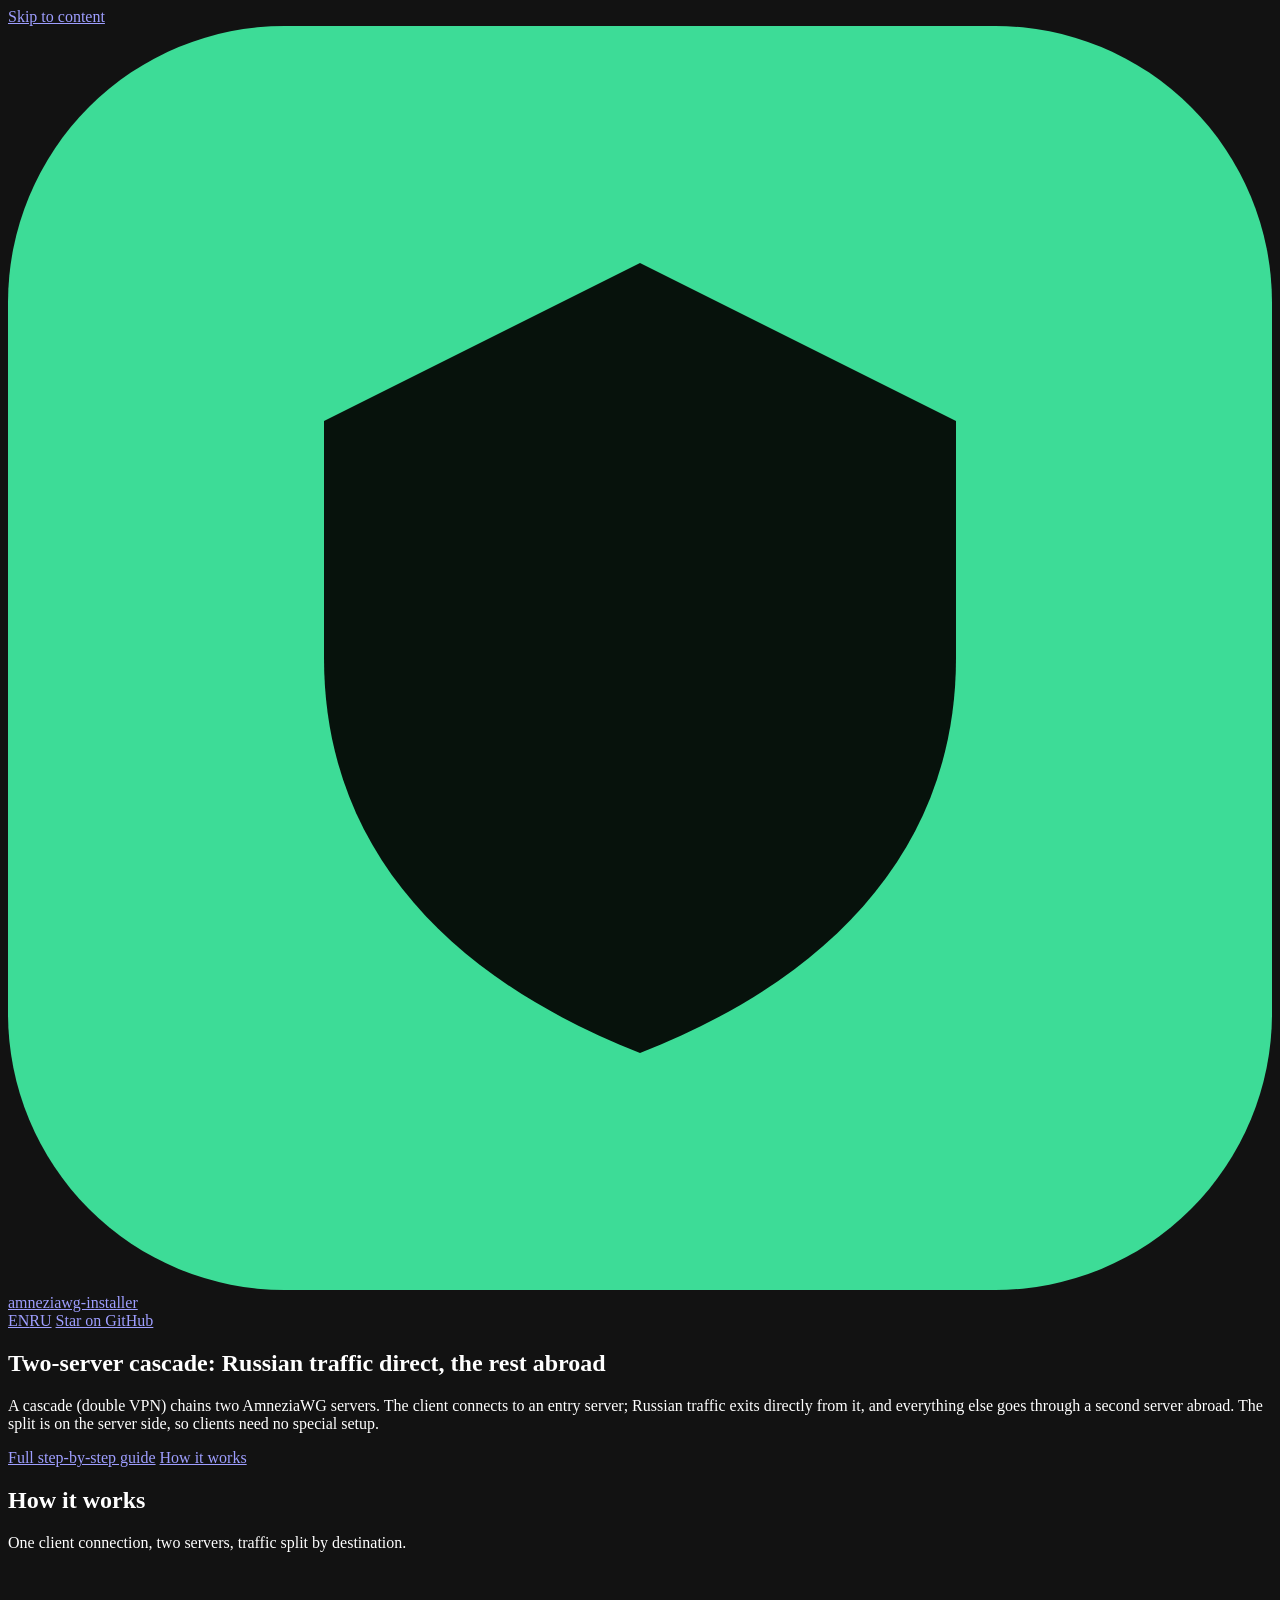
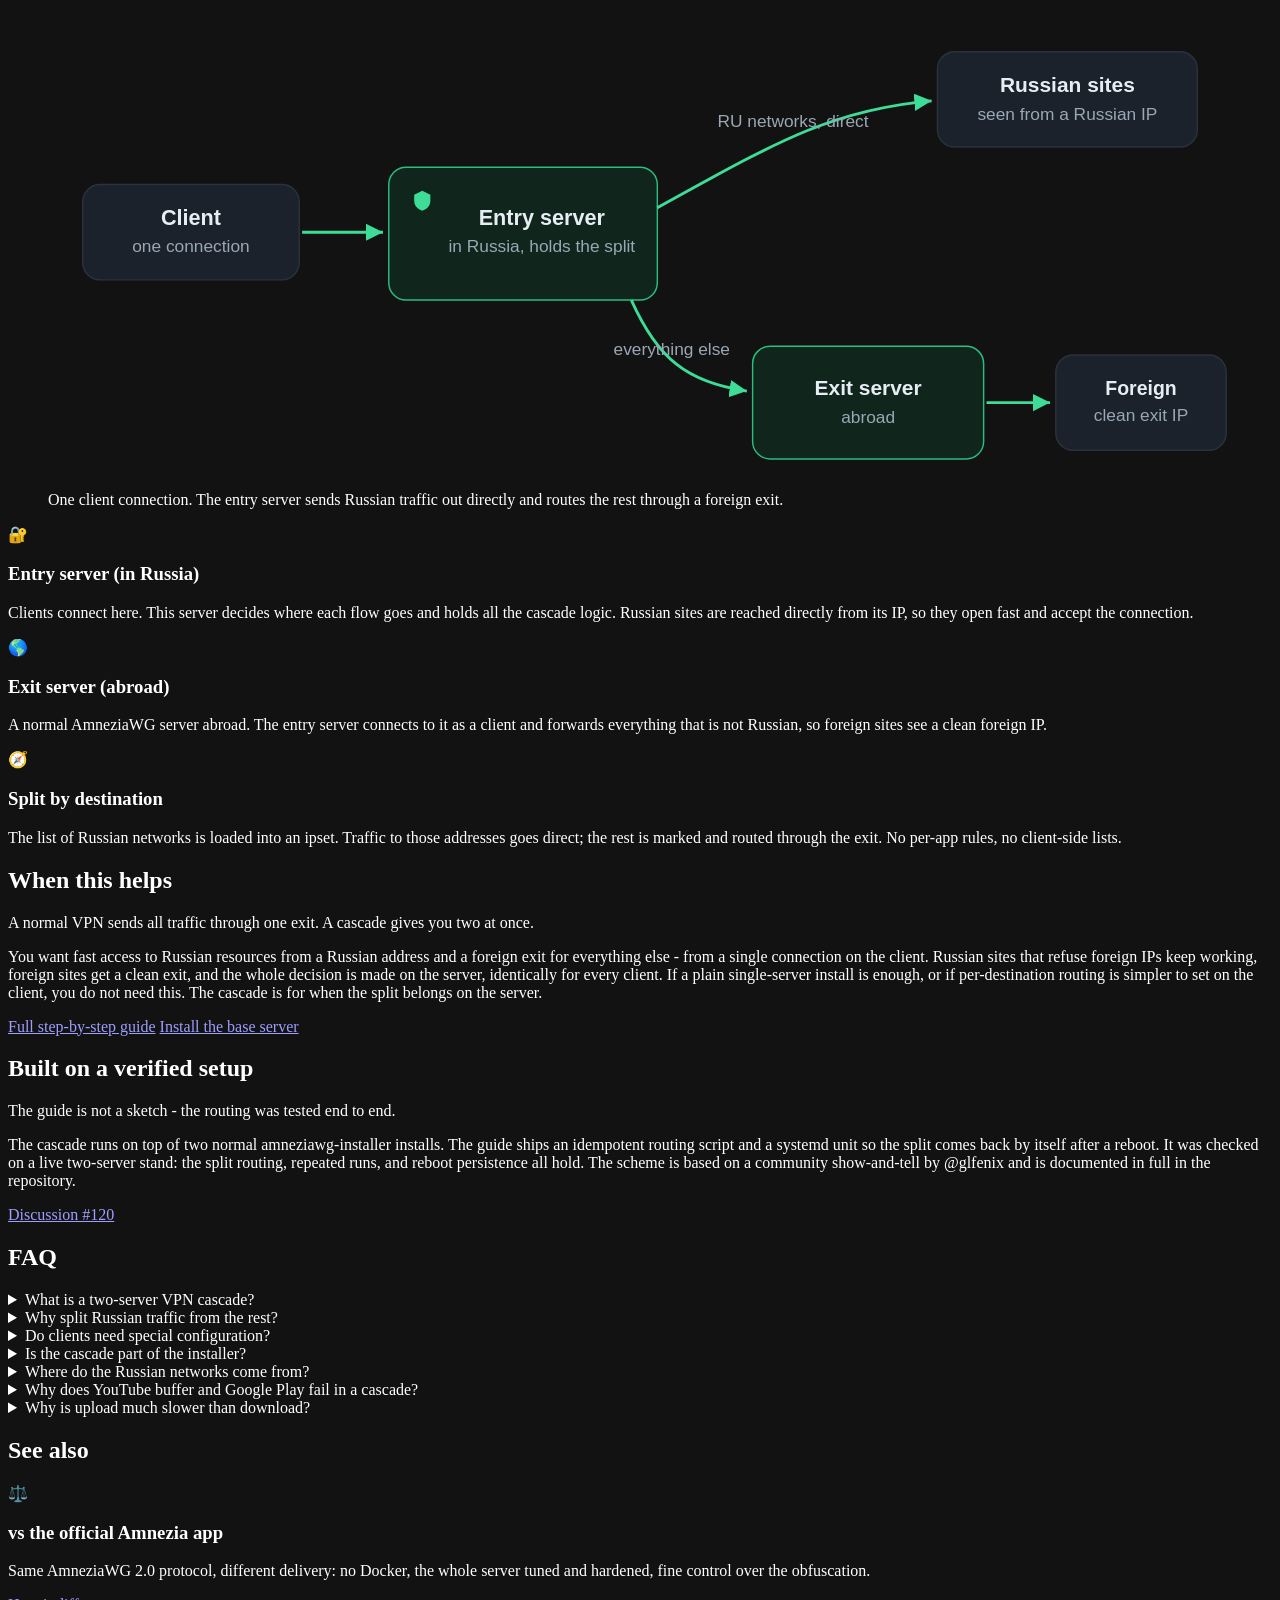
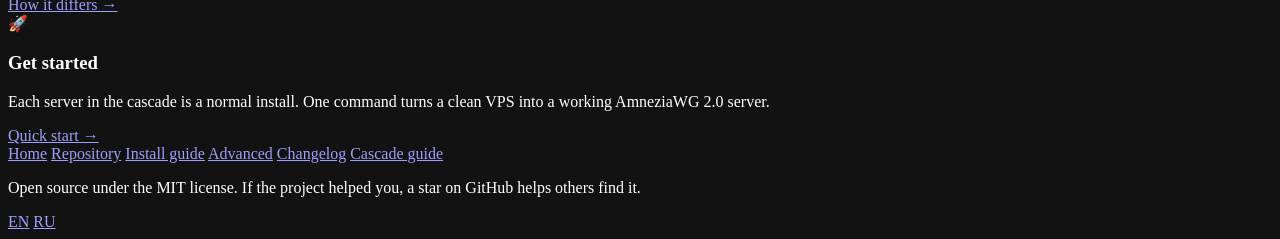
==== cascade/index.html @ 28cf65f5 "site: mirror troubleshooting FAQ, sync FAQPage data, GEO polish - Add "AmneziaWG won't connect / han" ====
<!DOCTYPE html>
<html lang="en">
<head>
<meta charset="utf-8">
<meta name="viewport" content="width=device-width, initial-scale=1">
<title>Two-server cascade VPN: Russian traffic direct, the rest abroad</title>
<meta name="description" content="A two-server cascade (double VPN) on AmneziaWG: Russian traffic exits directly from a Russian IP, everything else goes through a foreign exit server. Split on the server.">
<link rel="canonical" href="https://bivlked.github.io/amneziawg-installer/cascade/">
<link rel="alternate" hreflang="en" href="https://bivlked.github.io/amneziawg-installer/cascade/">
<link rel="alternate" hreflang="ru" href="https://bivlked.github.io/amneziawg-installer/ru/cascade/">
<link rel="alternate" hreflang="x-default" href="https://bivlked.github.io/amneziawg-installer/cascade/">
<meta property="og:type" content="article">
<meta property="og:title" content="Two-server cascade VPN: Russian traffic direct, the rest abroad">
<meta property="og:description" content="A double-VPN cascade on AmneziaWG with server-side split routing: Russian traffic direct, everything else through a foreign exit.">
<meta property="og:url" content="https://bivlked.github.io/amneziawg-installer/cascade/">
<meta property="og:site_name" content="amneziawg-installer">
<meta property="og:image" content="https://bivlked.github.io/amneziawg-installer/assets/og-cascade.png">
<meta property="og:image:width" content="1200">
<meta property="og:image:height" content="630">
<meta property="og:image:alt" content="Two-server AmneziaWG cascade: Russian traffic direct, the rest abroad">
<meta property="og:locale" content="en_US">
<meta property="og:locale:alternate" content="ru_RU">
<meta name="twitter:card" content="summary_large_image">
<meta name="twitter:image" content="https://bivlked.github.io/amneziawg-installer/assets/og-cascade.png">
<meta name="twitter:title" content="Two-server cascade VPN: Russian traffic direct, the rest abroad">
<meta name="twitter:description" content="A double-VPN cascade on AmneziaWG with server-side split routing.">
<meta name="theme-color" content="#0e1116">
<meta name="color-scheme" content="dark">
<link rel="icon" href="../assets/favicon.svg" type="image/svg+xml">
<link rel="apple-touch-icon" href="../assets/apple-touch-icon.png">
<link rel="stylesheet" href="../assets/style.css">
<script type="application/ld+json">
{
  "@context": "https://schema.org",
  "@type": "FAQPage",
  "mainEntity": [
    { "@type": "Question", "name": "What is a two-server VPN cascade?", "acceptedAnswer": { "@type": "Answer", "text": "It is two servers chained together (sometimes called a double VPN). The client connects to an entry server, and that server forwards part of the traffic through a second exit server. Here the split is by destination: Russian networks go out directly from the entry server, everything else goes through the foreign exit." } },
    { "@type": "Question", "name": "Why split Russian traffic from the rest?", "acceptedAnswer": { "@type": "Answer", "text": "So Russian sites open from a Russian IP without a detour abroad and without being blocked for foreign addresses, while foreign sites use a clean foreign exit. You get both from a single connection on the client." } },
    { "@type": "Question", "name": "Do clients need special configuration?", "acceptedAnswer": { "@type": "Answer", "text": "No. The split lives entirely on the entry server. Clients are added as usual and need no special setup - they just connect to the entry server." } },
    { "@type": "Question", "name": "Is the cascade part of the installer?", "acceptedAnswer": { "@type": "Answer", "text": "No. A multi-server cascade is a separate manual setup on top of two normal amneziawg-installer installs. There is a step-by-step guide with a verified routing script and a systemd unit for boot persistence." } },
    { "@type": "Question", "name": "Where do the Russian networks come from?", "acceptedAnswer": { "@type": "Answer", "text": "From the aggregated Russian IP zone (ipdeny), loaded into an ipset. Traffic to those networks is routed direct; everything else is marked and sent through the foreign exit. The list is refreshed on a schedule." } },
    { "@type": "Question", "name": "Why does YouTube buffer and Google Play fail in a cascade?", "acceptedAnswer": { "@type": "Answer", "text": "Some of Google's and YouTube's nodes (their caches and CDN) are hosted on Russian IPs and land in the Russian-networks list, so connections to them go directly via the entry server and Google sees a Russian address. Changing DNS does not reliably help, since Google's networks are largely shared. To make Google and YouTube always use the foreign exit, their networks (not just AS15169 - GGC cache nodes often live in ISP networks) must be marked before the RETURN rule or excluded from the Russian-networks list." } },
    { "@type": "Question", "name": "Why is upload much slower than download?", "acceptedAnswer": { "@type": "Answer", "text": "If download is fine but upload drops to almost nothing, it is usually not MTU (that clips segments both ways, so download would suffer too) and not the CPU (that would slow both directions at once). A healthy download proves the entry server feeds the client at full speed; the bottleneck is the leg from the entry server to the exit server, the one upload travels out on. Likely causes: egress shaping at the entry host, poor peering to the exit network, or an inbound limit on the exit itself. Measure that leg directly: on the exit server run iperf3 -s, and from the entry server run iperf3 -c EXIT-IP for upload and iperf3 -c EXIT-IP -R for download. A low first number with a normal second confirms the squeeze is between the servers, not the servers themselves." } }
  ]
}
</script>
<script type="application/ld+json">
{
  "@context": "https://schema.org",
  "@type": "BreadcrumbList",
  "itemListElement": [
    { "@type": "ListItem", "position": 1, "name": "amneziawg-installer", "item": "https://bivlked.github.io/amneziawg-installer/" },
    { "@type": "ListItem", "position": 2, "name": "Two-server cascade with split routing", "item": "https://bivlked.github.io/amneziawg-installer/cascade/" }
  ]
}
</script>
<script type="application/ld+json">
{
  "@context": "https://schema.org",
  "@type": "TechArticle",
  "headline": "Two-server cascade VPN: Russian traffic direct, the rest abroad",
  "description": "A two-server cascade (double VPN) on AmneziaWG with server-side split routing: Russian traffic exits directly from a Russian IP, everything else goes through a foreign exit server.",
  "inLanguage": "en",
  "image": "https://bivlked.github.io/amneziawg-installer/assets/og-cascade.png",
  "datePublished": "2026-06-15",
  "dateModified": "2026-06-30",
  "author": { "@type": "Person", "name": "bivlked" },
  "publisher": { "@type": "Organization", "name": "amneziawg-installer", "logo": { "@type": "ImageObject", "url": "https://bivlked.github.io/amneziawg-installer/assets/apple-touch-icon.png" } },
  "mainEntityOfPage": "https://bivlked.github.io/amneziawg-installer/cascade/",
  "isPartOf": "https://bivlked.github.io/amneziawg-installer/"
}
</script>
</head>
<body>
<a class="skip-link" href="#main">Skip to content</a>

<header class="site-header">
  <div class="wrap">
    <a class="brand" href="/amneziawg-installer/">
      <svg class="logo" viewBox="0 0 32 32" aria-hidden="true"><rect width="32" height="32" rx="7" fill="#3ddc97"/><path d="M16 6l8 4v6c0 5-3.4 8.2-8 10-4.6-1.8-8-5-8-10v-6l8-4z" fill="#07120c"/></svg>
      amneziawg-installer
    </a>
    <nav class="nav-right" aria-label="Site navigation">
      <span class="lang-switch"><a class="active" aria-current="page" aria-label="English" href="/amneziawg-installer/cascade/">EN</a><a aria-label="Русский" href="/amneziawg-installer/ru/cascade/">RU</a></span>
      <a class="btn btn-sm" href="https://github.com/bivlked/amneziawg-installer">Star on GitHub</a>
    </nav>
  </div>
</header>

<main id="main">

<section class="hero">
  <div class="wrap">
    <h1>Two-server cascade: Russian traffic direct, the rest abroad</h1>
    <p class="lede">A cascade (double VPN) chains two AmneziaWG servers. The client connects to an entry server; Russian traffic exits directly from it, and everything else goes through a second server abroad. The split is on the server side, so clients need no special setup.</p>
    <div class="cta-row">
      <a class="btn btn-primary" href="https://github.com/bivlked/amneziawg-installer/blob/main/CASCADE.en.md">Full step-by-step guide</a>
      <a class="btn" href="#how">How it works</a>
    </div>
  </div>
</section>

<section id="how">
  <div class="wrap">
    <h2>How it works</h2>
    <p class="sub">One client connection, two servers, traffic split by destination.</p>
    <figure class="diagram">
      <svg viewBox="0 0 820 360" xmlns="http://www.w3.org/2000/svg" role="img" aria-label="Traffic flow diagram: the client makes one connection to the entry server in Russia; Russian networks are sent out directly and seen from a Russian IP, while everything else is routed through a foreign exit server and seen from a foreign IP." font-family="-apple-system, BlinkMacSystemFont, 'Segoe UI', Roboto, sans-serif">
        <defs><marker id="cad" markerWidth="9" markerHeight="9" refX="6" refY="3" orient="auto"><path d="M0 0l6 3-6 3z" fill="#3ddc97"/></marker></defs>
        <rect x="24" y="150" width="150" height="66" rx="12" fill="#1b222c" stroke="#2a323d"/>
        <text x="99" y="178" text-anchor="middle" font-size="15" font-weight="600" fill="#e6edf3">Client</text>
        <text x="99" y="197" text-anchor="middle" font-size="12" fill="#9aa7b4">one connection</text>
        <line x1="176" y1="183" x2="232" y2="183" stroke="#3ddc97" stroke-width="2" marker-end="url(#cad)"/>
        <rect x="236" y="138" width="186" height="92" rx="12" fill="#10261c" stroke="#2bbd80"/>
        <g transform="translate(248 150) scale(0.7)"><path d="M16 6l8 4v6c0 5-3.4 8.2-8 10-4.6-1.8-8-5-8-10v-6l8-4z" fill="#3ddc97"/></g>
        <text x="342" y="178" text-anchor="middle" font-size="15" font-weight="600" fill="#e6edf3">Entry server</text>
        <text x="342" y="197" text-anchor="middle" font-size="12" fill="#9aa7b4">in Russia, holds the split</text>
        <path d="M422 166 C 502 122, 542 98, 612 92" fill="none" stroke="#3ddc97" stroke-width="2" marker-end="url(#cad)"/>
        <text x="516" y="110" text-anchor="middle" font-size="12" fill="#9aa7b4">RU networks, direct</text>
        <rect x="616" y="58" width="180" height="66" rx="12" fill="#1b222c" stroke="#2a323d"/>
        <text x="706" y="86" text-anchor="middle" font-size="14.5" font-weight="600" fill="#e6edf3">Russian sites</text>
        <text x="706" y="105" text-anchor="middle" font-size="12" fill="#9aa7b4">seen from a Russian IP</text>
        <path d="M404 230 C 422 270, 442 287, 484 293" fill="none" stroke="#3ddc97" stroke-width="2" marker-end="url(#cad)"/>
        <text x="432" y="268" text-anchor="middle" font-size="12" fill="#9aa7b4">everything else</text>
        <rect x="488" y="262" width="160" height="78" rx="12" fill="#10261c" stroke="#2bbd80"/>
        <text x="568" y="296" text-anchor="middle" font-size="14.5" font-weight="600" fill="#e6edf3">Exit server</text>
        <text x="568" y="315" text-anchor="middle" font-size="12" fill="#9aa7b4">abroad</text>
        <line x1="650" y1="301" x2="694" y2="301" stroke="#3ddc97" stroke-width="2" marker-end="url(#cad)"/>
        <rect x="698" y="268" width="118" height="66" rx="12" fill="#1b222c" stroke="#2a323d"/>
        <text x="757" y="296" text-anchor="middle" font-size="13.5" font-weight="600" fill="#e6edf3">Foreign</text>
        <text x="757" y="314" text-anchor="middle" font-size="12" fill="#9aa7b4">clean exit IP</text>
      </svg>
      <figcaption>One client connection. The entry server sends Russian traffic out directly and routes the rest through a foreign exit.</figcaption>
    </figure>
    <div class="grid">
      <div class="card">
        <div class="ico" aria-hidden="true">&#128272;</div>
        <h3>Entry server (in Russia)</h3>
        <p>Clients connect here. This server decides where each flow goes and holds all the cascade logic. Russian sites are reached directly from its IP, so they open fast and accept the connection.</p>
      </div>
      <div class="card">
        <div class="ico" aria-hidden="true">&#127758;</div>
        <h3>Exit server (abroad)</h3>
        <p>A normal AmneziaWG server abroad. The entry server connects to it as a client and forwards everything that is not Russian, so foreign sites see a clean foreign IP.</p>
      </div>
      <div class="card">
        <div class="ico" aria-hidden="true">&#129517;</div>
        <h3>Split by destination</h3>
        <p>The list of Russian networks is loaded into an ipset. Traffic to those addresses goes direct; the rest is marked and routed through the exit. No per-app rules, no client-side lists.</p>
      </div>
    </div>
  </div>
</section>

<section id="why">
  <div class="wrap">
    <h2>When this helps</h2>
    <p class="sub">A normal VPN sends all traffic through one exit. A cascade gives you two at once.</p>
    <p>You want fast access to Russian resources from a Russian address and a foreign exit for everything else - from a single connection on the client. Russian sites that refuse foreign IPs keep working, foreign sites get a clean exit, and the whole decision is made on the server, identically for every client. If a plain single-server install is enough, or if per-destination routing is simpler to set on the client, you do not need this. The cascade is for when the split belongs on the server.</p>
    <div class="cta-row">
      <a class="btn btn-primary" href="https://github.com/bivlked/amneziawg-installer/blob/main/CASCADE.en.md">Full step-by-step guide</a>
      <a class="btn" href="/amneziawg-installer/#quick-start">Install the base server</a>
    </div>
  </div>
</section>

<section id="trust">
  <div class="wrap">
    <h2>Built on a verified setup</h2>
    <p class="sub">The guide is not a sketch - the routing was tested end to end.</p>
    <p>The cascade runs on top of two normal amneziawg-installer installs. The guide ships an idempotent routing script and a systemd unit so the split comes back by itself after a reboot. It was checked on a live two-server stand: the split routing, repeated runs, and reboot persistence all hold. The scheme is based on a community show-and-tell by @glfenix and is documented in full in the repository.</p>
    <div class="cta-row">
      <a class="btn" href="https://github.com/bivlked/amneziawg-installer/discussions/120">Discussion #120</a>
    </div>
  </div>
</section>

<section id="faq">
  <div class="wrap">
    <h2>FAQ</h2>
    <div class="faq">
      <details><summary>What is a two-server VPN cascade?</summary><div class="answer">It is two servers chained together (sometimes called a double VPN). The client connects to an entry server, and that server forwards part of the traffic through a second exit server. Here the split is by destination: Russian networks go out directly from the entry server, everything else goes through the foreign exit.</div></details>
      <details><summary>Why split Russian traffic from the rest?</summary><div class="answer">So Russian sites open from a Russian IP without a detour abroad and without being blocked for foreign addresses, while foreign sites use a clean foreign exit. You get both from a single connection on the client.</div></details>
      <details><summary>Do clients need special configuration?</summary><div class="answer">No. The split lives entirely on the entry server. Clients are added as usual and need no special setup - they just connect to the entry server.</div></details>
      <details><summary>Is the cascade part of the installer?</summary><div class="answer">No. A multi-server cascade is a separate manual setup on top of two normal amneziawg-installer installs. There is a step-by-step guide with a verified routing script and a systemd unit for boot persistence.</div></details>
      <details><summary>Where do the Russian networks come from?</summary><div class="answer">From the aggregated Russian IP zone (ipdeny), loaded into an ipset. Traffic to those networks is routed direct; everything else is marked and sent through the foreign exit. The list is refreshed on a schedule.</div></details>
      <details><summary>Why does YouTube buffer and Google Play fail in a cascade?</summary><div class="answer">Some of Google's and YouTube's nodes (their caches and CDN) are hosted on Russian IPs and land in the Russian-networks list, so connections to them go directly via the entry server and Google sees a Russian address. Changing DNS does not reliably help, since Google's networks are largely shared. To make Google and YouTube always use the foreign exit, their networks (not just AS15169 - GGC cache nodes often live in ISP networks) must be marked before the RETURN rule or excluded from the Russian-networks list.</div></details>
      <details><summary>Why is upload much slower than download?</summary><div class="answer">If download is fine but upload drops to almost nothing, it is usually not MTU (that clips segments both ways, so download would suffer too) and not the CPU (that would slow both directions at once). A healthy download proves the entry server feeds the client at full speed; the bottleneck is the leg from the entry server to the exit server, the one upload travels out on. Likely causes: egress shaping at the entry host, poor peering to the exit network, or an inbound limit on the exit itself. Measure that leg directly: on the exit server run <code>iperf3 -s</code>, and from the entry server run <code>iperf3 -c EXIT-IP</code> for upload and <code>iperf3 -c EXIT-IP -R</code> for download. A low first number with a normal second confirms the squeeze is between the servers, not the servers themselves.</div></details>
    </div>
  </div>
</section>

<section id="related" class="related">
  <div class="wrap">
    <h2>See also</h2>
    <div class="grid">
      <div class="card">
        <div class="ico" aria-hidden="true">&#9878;&#65039;</div>
        <h3>vs the official Amnezia app</h3>
        <p>Same AmneziaWG 2.0 protocol, different delivery: no Docker, the whole server tuned and hardened, fine control over the obfuscation.</p>
        <a class="go" href="/amneziawg-installer/compare/">How it differs &#8594;</a>
      </div>
      <div class="card">
        <div class="ico" aria-hidden="true">&#128640;</div>
        <h3>Get started</h3>
        <p>Each server in the cascade is a normal install. One command turns a clean VPS into a working AmneziaWG 2.0 server.</p>
        <a class="go" href="/amneziawg-installer/#quick-start">Quick start &#8594;</a>
      </div>
    </div>
  </div>
</section>

</main>

<footer class="site-footer">
  <div class="wrap">
    <div class="cols">
      <div>
        <div class="foot-links">
          <a href="/amneziawg-installer/">Home</a>
          <a href="https://github.com/bivlked/amneziawg-installer">Repository</a>
          <a href="https://github.com/bivlked/amneziawg-installer/blob/main/INSTALL_VPS.md">Install guide</a>
          <a href="https://github.com/bivlked/amneziawg-installer/blob/main/ADVANCED.en.md">Advanced</a>
          <a href="https://github.com/bivlked/amneziawg-installer/blob/main/CHANGELOG.en.md">Changelog</a>
          <a href="https://github.com/bivlked/amneziawg-installer/blob/main/CASCADE.en.md">Cascade guide</a>
        </div>
        <p class="note">Open source under the MIT license. If the project helped you, a star on GitHub helps others find it.</p>
      </div>
      <div class="lang-switch"><a class="active" aria-current="page" aria-label="English" href="/amneziawg-installer/cascade/">EN</a> <a aria-label="Русский" href="/amneziawg-installer/ru/cascade/">RU</a></div>
    </div>
  </div>
</footer>

</body>
</html>
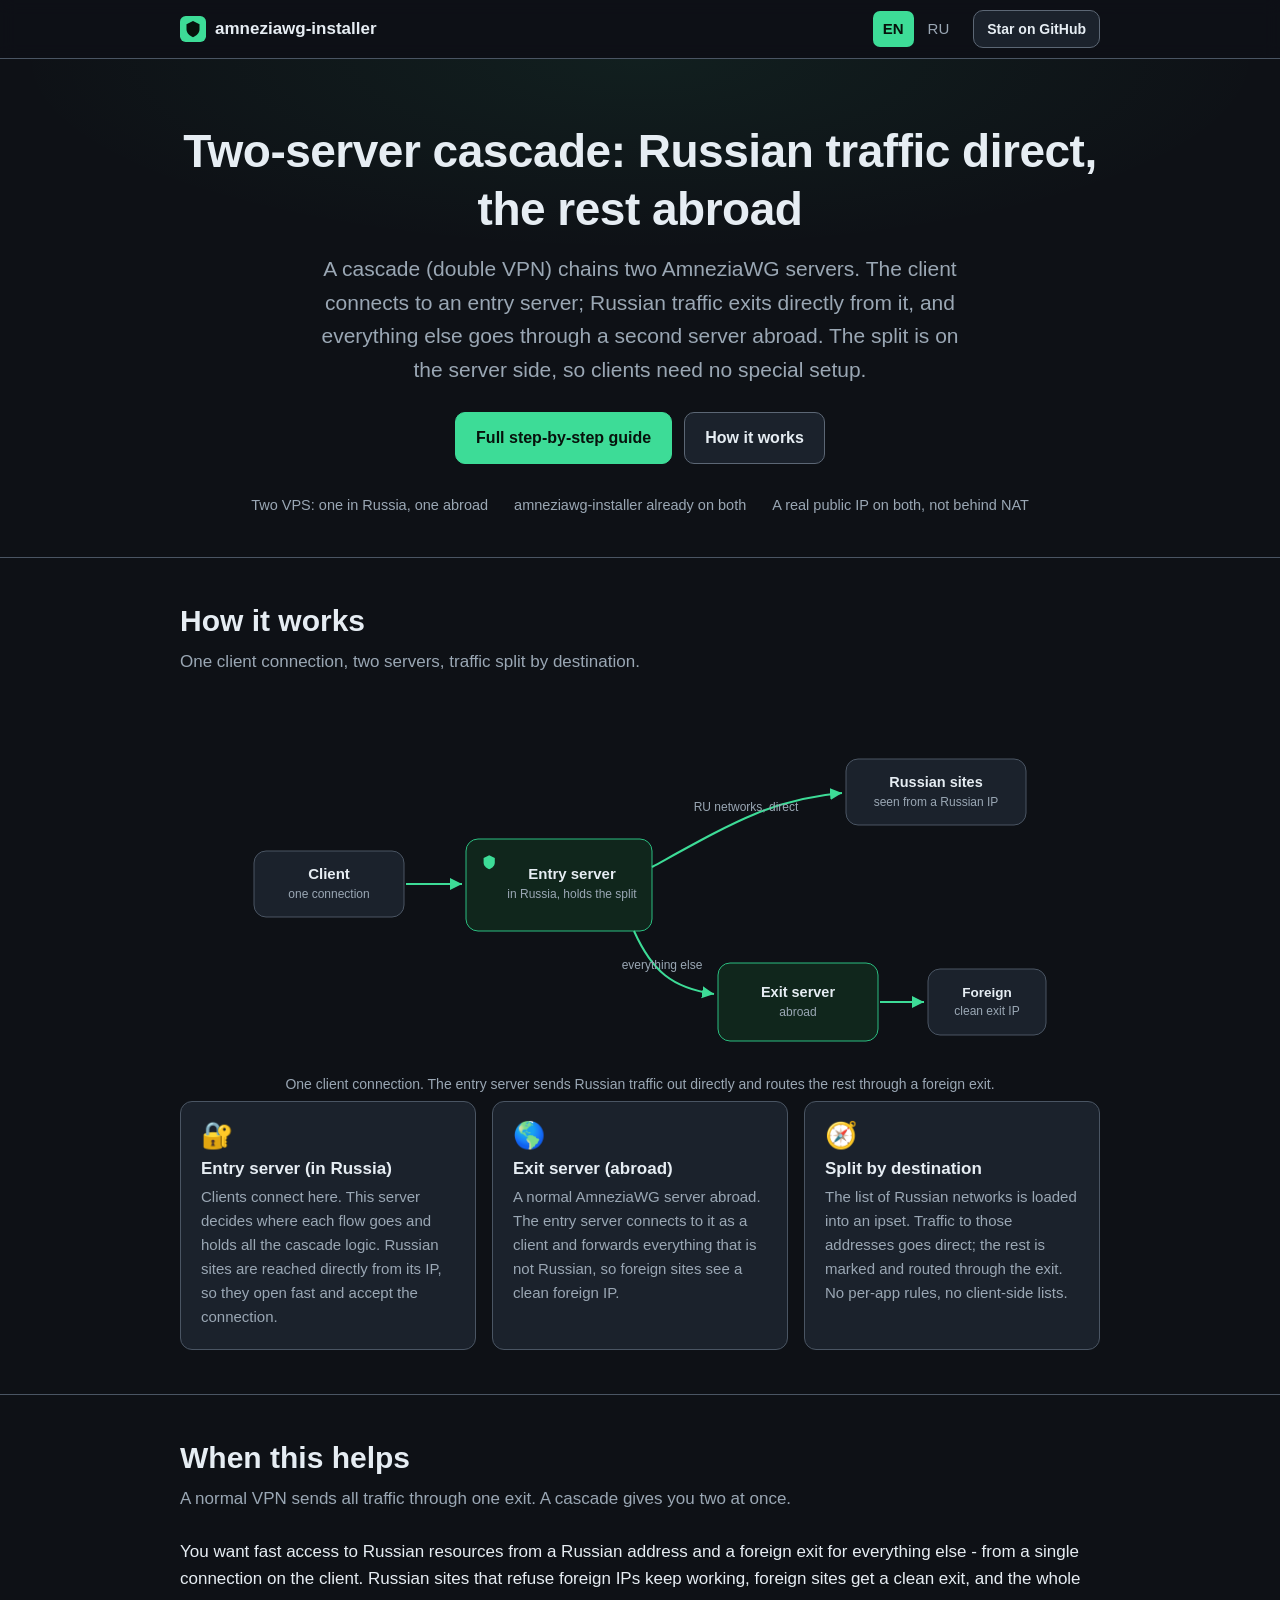
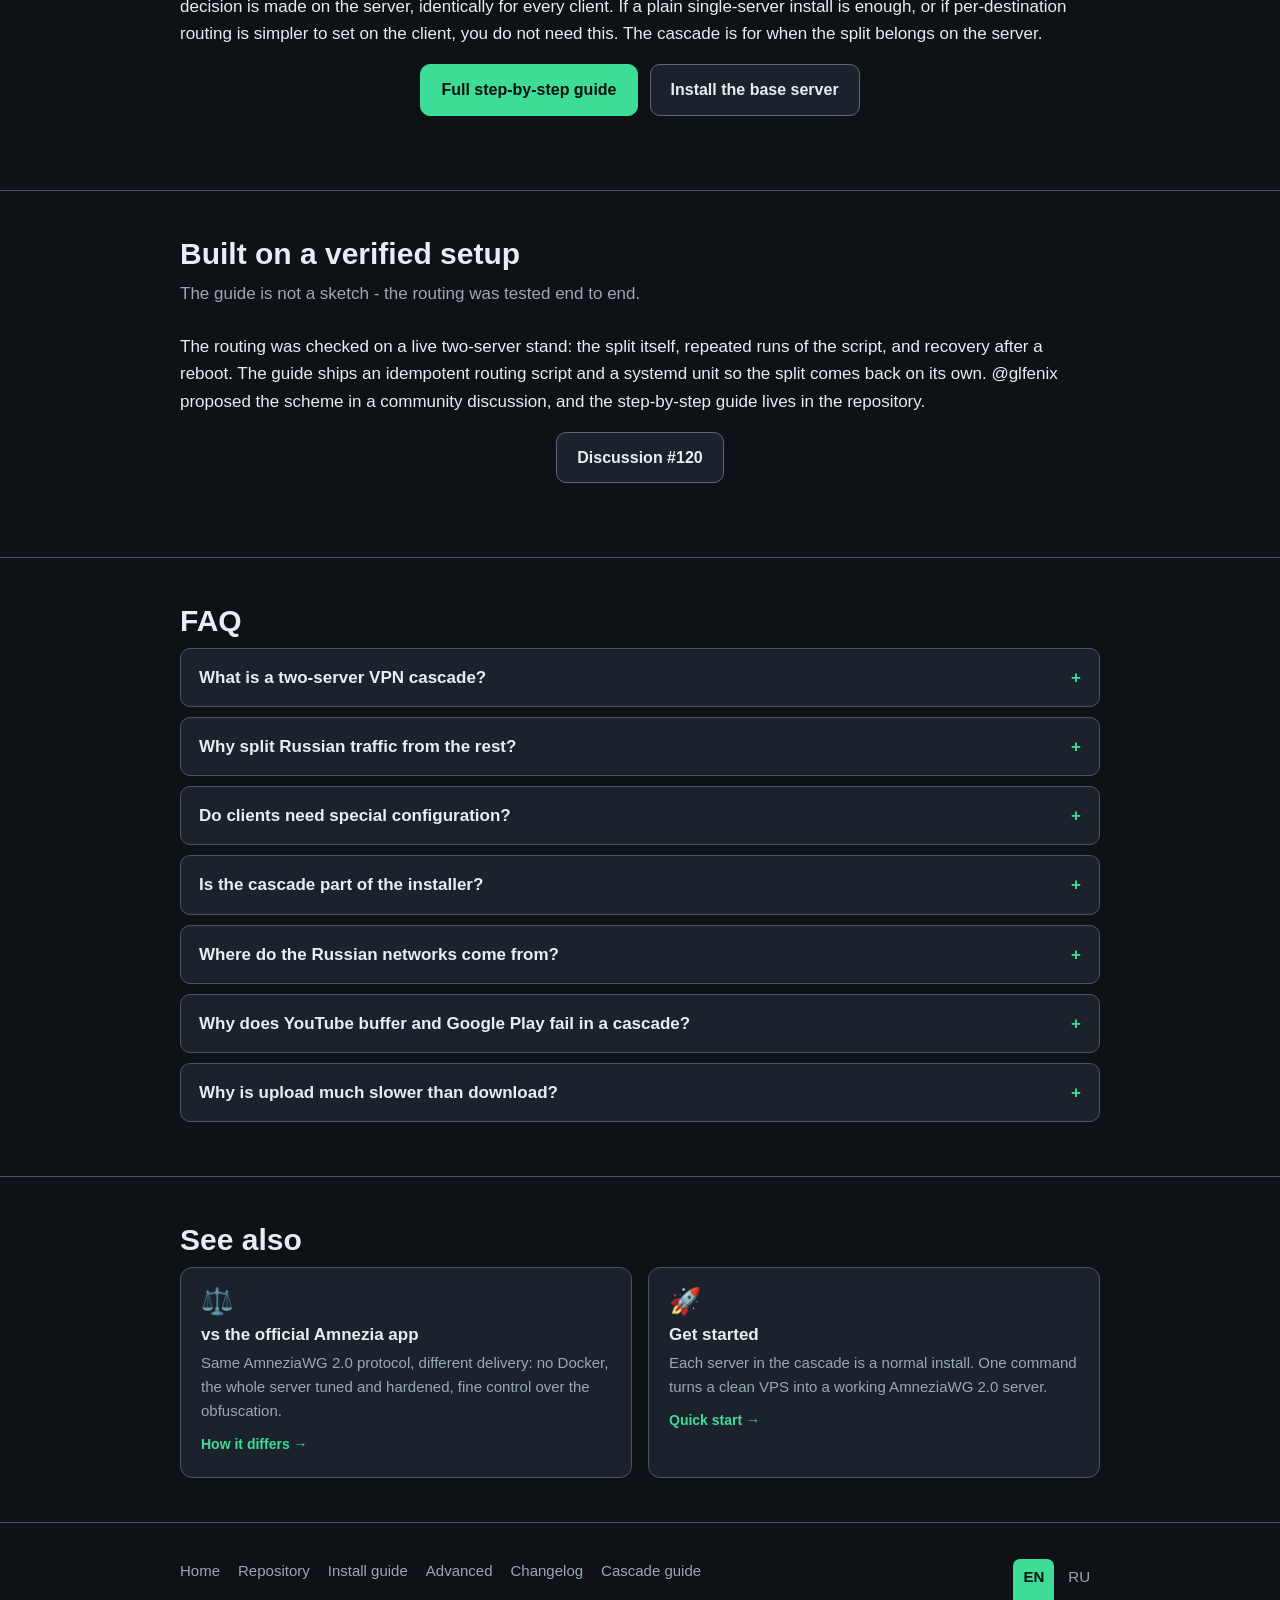
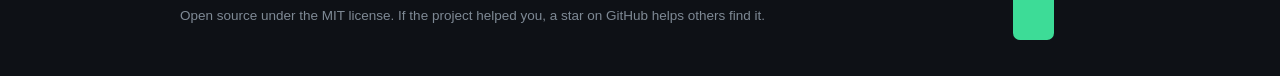
==== commit caa7aabf: "site: mobile fixes, contrast, fresh facts and sharper snippets CSS: - readable cascade diagram on ph" ====
--- a/cascade/index.html
+++ b/cascade/index.html
@@ -4,7 +4,7 @@
 <meta charset="utf-8">
 <meta name="viewport" content="width=device-width, initial-scale=1">
 <title>Two-server cascade VPN: Russian traffic direct, the rest abroad</title>
-<meta name="description" content="A two-server cascade (double VPN) on AmneziaWG: Russian traffic exits directly from a Russian IP, everything else goes through a foreign exit server. Split on the server.">
+<meta name="description" content="A two-server cascade (double VPN) on AmneziaWG: Russian sites open from a Russian IP, everything else leaves through a foreign exit. Takes two VPS; the split lives on the server.">
 <link rel="canonical" href="https://bivlked.github.io/amneziawg-installer/cascade/">
 <link rel="alternate" hreflang="en" href="https://bivlked.github.io/amneziawg-installer/cascade/">
 <link rel="alternate" hreflang="ru" href="https://bivlked.github.io/amneziawg-installer/ru/cascade/">
@@ -63,7 +63,7 @@
   "inLanguage": "en",
   "image": "https://bivlked.github.io/amneziawg-installer/assets/og-cascade.png",
   "datePublished": "2026-06-15",
-  "dateModified": "2026-06-30",
+  "dateModified": "2026-07-20",
   "author": { "@type": "Person", "name": "bivlked" },
   "publisher": { "@type": "Organization", "name": "amneziawg-installer", "logo": { "@type": "ImageObject", "url": "https://bivlked.github.io/amneziawg-installer/assets/apple-touch-icon.png" } },
   "mainEntityOfPage": "https://bivlked.github.io/amneziawg-installer/cascade/",
@@ -97,6 +97,11 @@
       <a class="btn btn-primary" href="https://github.com/bivlked/amneziawg-installer/blob/main/CASCADE.en.md">Full step-by-step guide</a>
       <a class="btn" href="#how">How it works</a>
     </div>
+    <div class="trust">
+      <span>Two VPS: one in Russia, one abroad</span>
+      <span>amneziawg-installer already on both</span>
+      <span>A real public IP on both, not behind NAT</span>
+    </div>
   </div>
 </section>
 
@@ -107,7 +112,7 @@
     <figure class="diagram">
       <svg viewBox="0 0 820 360" xmlns="http://www.w3.org/2000/svg" role="img" aria-label="Traffic flow diagram: the client makes one connection to the entry server in Russia; Russian networks are sent out directly and seen from a Russian IP, while everything else is routed through a foreign exit server and seen from a foreign IP." font-family="-apple-system, BlinkMacSystemFont, 'Segoe UI', Roboto, sans-serif">
         <defs><marker id="cad" markerWidth="9" markerHeight="9" refX="6" refY="3" orient="auto"><path d="M0 0l6 3-6 3z" fill="#3ddc97"/></marker></defs>
-        <rect x="24" y="150" width="150" height="66" rx="12" fill="#1b222c" stroke="#2a323d"/>
+        <rect x="24" y="150" width="150" height="66" rx="12" fill="#1b222c" stroke="#4a5563"/>
         <text x="99" y="178" text-anchor="middle" font-size="15" font-weight="600" fill="#e6edf3">Client</text>
         <text x="99" y="197" text-anchor="middle" font-size="12" fill="#9aa7b4">one connection</text>
         <line x1="176" y1="183" x2="232" y2="183" stroke="#3ddc97" stroke-width="2" marker-end="url(#cad)"/>
@@ -117,7 +122,7 @@
         <text x="342" y="197" text-anchor="middle" font-size="12" fill="#9aa7b4">in Russia, holds the split</text>
         <path d="M422 166 C 502 122, 542 98, 612 92" fill="none" stroke="#3ddc97" stroke-width="2" marker-end="url(#cad)"/>
         <text x="516" y="110" text-anchor="middle" font-size="12" fill="#9aa7b4">RU networks, direct</text>
-        <rect x="616" y="58" width="180" height="66" rx="12" fill="#1b222c" stroke="#2a323d"/>
+        <rect x="616" y="58" width="180" height="66" rx="12" fill="#1b222c" stroke="#4a5563"/>
         <text x="706" y="86" text-anchor="middle" font-size="14.5" font-weight="600" fill="#e6edf3">Russian sites</text>
         <text x="706" y="105" text-anchor="middle" font-size="12" fill="#9aa7b4">seen from a Russian IP</text>
         <path d="M404 230 C 422 270, 442 287, 484 293" fill="none" stroke="#3ddc97" stroke-width="2" marker-end="url(#cad)"/>
@@ -126,7 +131,7 @@
         <text x="568" y="296" text-anchor="middle" font-size="14.5" font-weight="600" fill="#e6edf3">Exit server</text>
         <text x="568" y="315" text-anchor="middle" font-size="12" fill="#9aa7b4">abroad</text>
         <line x1="650" y1="301" x2="694" y2="301" stroke="#3ddc97" stroke-width="2" marker-end="url(#cad)"/>
-        <rect x="698" y="268" width="118" height="66" rx="12" fill="#1b222c" stroke="#2a323d"/>
+        <rect x="698" y="268" width="118" height="66" rx="12" fill="#1b222c" stroke="#4a5563"/>
         <text x="757" y="296" text-anchor="middle" font-size="13.5" font-weight="600" fill="#e6edf3">Foreign</text>
         <text x="757" y="314" text-anchor="middle" font-size="12" fill="#9aa7b4">clean exit IP</text>
       </svg>
@@ -168,7 +173,7 @@
   <div class="wrap">
     <h2>Built on a verified setup</h2>
     <p class="sub">The guide is not a sketch - the routing was tested end to end.</p>
-    <p>The cascade runs on top of two normal amneziawg-installer installs. The guide ships an idempotent routing script and a systemd unit so the split comes back by itself after a reboot. It was checked on a live two-server stand: the split routing, repeated runs, and reboot persistence all hold. The scheme is based on a community show-and-tell by @glfenix and is documented in full in the repository.</p>
+    <p>The routing was checked on a live two-server stand: the split itself, repeated runs of the script, and recovery after a reboot. The guide ships an idempotent routing script and a systemd unit so the split comes back on its own. @glfenix proposed the scheme in a community discussion, and the step-by-step guide lives in the repository.</p>
     <div class="cta-row">
       <a class="btn" href="https://github.com/bivlked/amneziawg-installer/discussions/120">Discussion #120</a>
     </div>
--- a/assets/style.css
+++ b/assets/style.css
@@ -0,0 +1,220 @@
+/* amneziawg-installer landing - shared styles. Dark, fast, no external fonts. */
+:root {
+  --bg: #0e1116;
+  --bg-soft: #161b22;
+  --bg-card: #1b222c;
+  --border: #4a5563;
+  --border-strong: #5c6775;
+  --text: #e6edf3;
+  --text-dim: #9aa7b4;
+  --accent: #3ddc97;
+  --accent-dim: #2bbd80;
+  --accent-ink: #07120c;
+  --code-bg: #0a0d12;
+  --radius: 12px;
+  --maxw: 960px;
+}
+* { box-sizing: border-box; }
+html { scroll-behavior: smooth; scroll-padding-top: 66px; -webkit-text-size-adjust: 100%; }
+body {
+  margin: 0;
+  background: var(--bg);
+  color: var(--text);
+  font-family: -apple-system, BlinkMacSystemFont, "Segoe UI", Roboto, Helvetica, Arial, sans-serif;
+  line-height: 1.6;
+  font-size: 17px;
+  overflow-wrap: break-word;
+}
+a { color: var(--accent); text-decoration: none; }
+a:hover { text-decoration: underline; }
+h1, h2, h3 { line-height: 1.25; font-weight: 700; }
+code, pre, kbd { font-family: ui-monospace, SFMono-Regular, "SF Mono", Menlo, Consolas, "Liberation Mono", monospace; }
+
+.wrap { max-width: var(--maxw); margin: 0 auto; padding: 0 20px; }
+
+/* header */
+.site-header {
+  position: sticky; top: 0; z-index: 10;
+  background: rgba(14, 17, 22, 0.82);
+  backdrop-filter: saturate(140%) blur(8px);
+  border-bottom: 1px solid var(--border);
+}
+.site-header .wrap { display: flex; align-items: center; justify-content: space-between; height: 58px; }
+.brand { display: flex; align-items: center; gap: 9px; font-weight: 700; color: var(--text); }
+.brand:hover { text-decoration: none; }
+.brand .logo { width: 26px; height: 26px; }
+.nav-right { display: flex; align-items: center; gap: 14px; font-size: 15px; }
+.lang-switch { display: inline-flex; gap: 4px; }
+.lang-switch a { color: var(--text-dim); padding: 6px 10px; border-radius: 7px; }
+.lang-switch a.active { color: var(--accent-ink); background: var(--accent); font-weight: 600; }
+
+/* buttons */
+.btn {
+  display: inline-flex; align-items: center; gap: 8px;
+  padding: 12px 20px; border-radius: 10px; font-weight: 600; font-size: 16px;
+  border: 1px solid var(--border-strong); color: var(--text); background: var(--bg-card);
+  transition: transform .08s ease, border-color .15s ease;
+}
+.btn:hover { text-decoration: none; border-color: var(--accent); transform: translateY(-1px); }
+.btn-primary { background: var(--accent); color: var(--accent-ink); border-color: var(--accent); }
+.btn-primary:hover { background: var(--accent-dim); }
+.btn-sm { padding: 7px 13px; font-size: 14px; }
+
+/* hero */
+.hero {
+  padding: 64px 0 40px; text-align: center; border-top: none;
+  background: radial-gradient(ellipse 70% 55% at 50% 0%, rgba(61, 220, 151, 0.07), transparent 70%);
+}
+.hero h1 { font-size: clamp(30px, 5vw, 46px); margin: 0 0 14px; letter-spacing: -0.5px; }
+.hero .lede { font-size: clamp(17px, 2.4vw, 21px); color: var(--text-dim); max-width: 640px; margin: 0 auto 26px; }
+.cta-row { display: flex; gap: 12px; justify-content: center; flex-wrap: wrap; margin-bottom: 30px; }
+
+/* command box */
+.cmd {
+  position: relative; text-align: left; background: var(--code-bg);
+  border: 1px solid var(--border); border-radius: var(--radius);
+  /* правый отступ держит текст в стороне от кнопки копирования, включая
+     длинную русскую подпись «Копировать» */
+  padding: 18px 112px 18px 18px; max-width: 760px; margin: 0 auto;
+  overflow-x: auto;
+}
+/* pre-wrap, а не pre: команда с длинным URL иначе уезжает под кнопку копирования. */
+.cmd pre { margin: 0; font-size: 14.5px; color: #cdd9e5; white-space: pre-wrap; overflow-wrap: anywhere; }
+.cmd .prompt { color: var(--accent); user-select: none; }
+.copy-btn {
+  position: absolute; top: 12px; right: 12px;
+  background: var(--bg-card); border: 1px solid var(--border-strong); color: var(--text-dim);
+  border-radius: 8px; padding: 7px 11px; font-size: 12px; cursor: pointer;
+}
+.copy-btn:hover { color: var(--accent); border-color: var(--accent); }
+
+/* trust strip */
+.trust { display: flex; gap: 10px 26px; justify-content: center; flex-wrap: wrap; color: var(--text-dim); font-size: 14.5px; margin-top: 22px; }
+.trust span { display: inline-flex; align-items: center; gap: 6px; }
+
+/* sections */
+section { padding: 44px 0; border-top: 1px solid var(--border); }
+section h2 { font-size: clamp(23px, 3.4vw, 30px); margin: 0 0 8px; }
+section .sub { color: var(--text-dim); margin: 0 0 26px; max-width: 660px; }
+
+/* feature grid */
+.grid { display: grid; grid-template-columns: repeat(auto-fit, minmax(240px, 1fr)); gap: 16px; }
+.card {
+  background: var(--bg-card); border: 1px solid var(--border); border-radius: var(--radius); padding: 20px;
+  transition: transform .08s ease, border-color .15s ease;
+}
+.card:hover { border-color: var(--accent-dim); transform: translateY(-2px); }
+.card .ico { font-size: 26px; line-height: 1; margin-bottom: 10px; }
+.card h3 { font-size: 17px; margin: 0 0 6px; }
+.card p { margin: 0; color: var(--text-dim); font-size: 15px; }
+
+/* steps */
+.steps { counter-reset: step; display: grid; gap: 14px; list-style: none; margin: 0; padding: 0; }
+.step { display: flex; gap: 14px; align-items: flex-start; }
+.step .n {
+  counter-increment: step; flex: 0 0 auto; width: 30px; height: 30px; border-radius: 50%;
+  background: var(--accent); color: var(--accent-ink); font-weight: 700;
+  display: grid; place-items: center; font-size: 15px;
+}
+.step .n::before { content: counter(step); }
+.step p { margin: 3px 0 0; }
+
+/* os list */
+.os-list { display: flex; flex-wrap: wrap; gap: 10px; }
+.os-list .pill { background: var(--bg-card); border: 1px solid var(--border); border-radius: 999px; padding: 8px 15px; font-size: 15px; }
+.os-list .pill b { color: var(--accent); }
+
+/* faq */
+.faq details { background: var(--bg-card); border: 1px solid var(--border); border-radius: 10px; margin-bottom: 10px; padding: 0 18px; }
+.faq summary { cursor: pointer; padding: 15px 0; font-weight: 600; list-style: none; }
+.faq summary:hover { color: var(--accent); }
+.faq summary::-webkit-details-marker { display: none; }
+.faq summary::after { content: "+"; float: right; color: var(--accent); font-weight: 700; }
+.faq details[open] summary::after { content: "\2212"; }
+.faq details[open] summary { border-bottom: 1px solid var(--border); }
+.faq .answer { padding: 14px 0; color: var(--text-dim); }
+.faq .answer code { background: var(--code-bg); padding: 2px 6px; border-radius: 5px; font-size: 14px; color: #cdd9e5; }
+
+/* footer */
+.site-footer { border-top: 1px solid var(--border); padding: 36px 0; color: var(--text-dim); font-size: 15px; }
+.site-footer .cols { display: flex; flex-wrap: wrap; gap: 24px 48px; justify-content: space-between; }
+.site-footer a { color: var(--text-dim); }
+.site-footer a:hover { color: var(--accent); }
+.site-footer .foot-links { display: flex; flex-wrap: wrap; gap: 8px 18px; }
+.site-footer .note { margin-top: 22px; font-size: 13.5px; opacity: 0.8; }
+
+.center { text-align: center; }
+.mt { margin-top: 26px; }
+.inline-note { color: var(--text-dim); font-size: 14.5px; margin-top: 12px; }
+
+/* polish */
+::selection { background: var(--accent); color: var(--accent-ink); }
+a:focus-visible, button:focus-visible, summary:focus-visible { outline: 2px solid var(--accent); outline-offset: 2px; }
+
+/* compact header on small screens */
+@media (max-width: 600px) {
+  .brand { font-size: 15px; }
+  .nav-right { gap: 8px; }
+  .btn-sm { padding: 6px 10px; font-size: 13px; }
+  /* Команда переносится вместо горизонтальной прокрутки: иначе длинный URL
+     уезжает под кнопку копирования. Копируют кнопкой, а не выделением. */
+  .cmd { overflow-x: visible; padding-right: 18px; display: flex; flex-direction: column; }
+  .cmd pre { white-space: pre-wrap; overflow-wrap: anywhere; }
+  .copy-btn { position: static; order: 2; align-self: flex-end; margin-top: 14px; }
+  /* Схема каскада при сжатии до ширины экрана даёт кегль около 5px.
+     Держим минимальную ширину и отдаём горизонтальную прокрутку. */
+  .diagram svg { min-width: 680px; }
+  /* Декоративная иллюстрация в шапке дублирует текст лида и на узком
+     экране нечитаема - убираем, контент поднимается выше. */
+  .hero-art { display: none; }
+  .hero { padding: 40px 0 32px; }
+  .site-footer .foot-links { gap: 10px 18px; }
+}
+@media (max-width: 430px) {
+  .site-header .btn-sm { display: none; }
+}
+
+/* reduced motion */
+@media (prefers-reduced-motion: reduce) {
+  html { scroll-behavior: auto; }
+  .btn, .card { transition: none; }
+  .btn:hover, .card:hover { transform: none; }
+}
+
+/* skip link */
+.skip-link {
+  position: absolute; left: 8px; top: -48px; z-index: 30;
+  background: var(--accent); color: var(--accent-ink);
+  padding: 9px 16px; border-radius: 8px; font-weight: 600;
+  transition: top .15s ease;
+}
+.skip-link:focus { top: 8px; text-decoration: none; }
+
+/* screen-reader only */
+.sr-only {
+  position: absolute; width: 1px; height: 1px; padding: 0; margin: -1px;
+  overflow: hidden; clip: rect(0, 0, 0, 0); white-space: nowrap; border: 0;
+}
+
+/* hero flow illustration */
+.hero-art { margin: 34px auto 0; max-width: 760px; }
+.hero-art svg { width: 100%; height: auto; display: block; }
+
+/* diagram (cascade) */
+.diagram { margin: 0 0 6px; overflow-x: auto; }
+.diagram svg { width: 100%; height: auto; display: block; max-width: 820px; margin: 0 auto; }
+.diagram figcaption { color: var(--text-dim); font-size: 14px; text-align: center; margin-top: 12px; }
+
+/* card variants: tag label + lead card */
+.card .tag {
+  display: inline-block; font-size: 12px; font-weight: 700; letter-spacing: 0.4px;
+  text-transform: uppercase; padding: 3px 9px; border-radius: 999px; margin-bottom: 10px;
+}
+.card .tag.neutral { color: var(--text-dim); background: var(--bg-soft); border: 1px solid var(--border); }
+.card .tag.ours { color: var(--accent-ink); background: var(--accent); }
+.card.lead { border-color: var(--accent-dim); }
+
+/* related pages strip */
+.related .grid { margin-top: 4px; }
+.related .card h3 { display: flex; align-items: center; gap: 8px; }
+.related .card .go { color: var(--accent); font-weight: 600; font-size: 14px; margin-top: 10px; display: inline-block; }
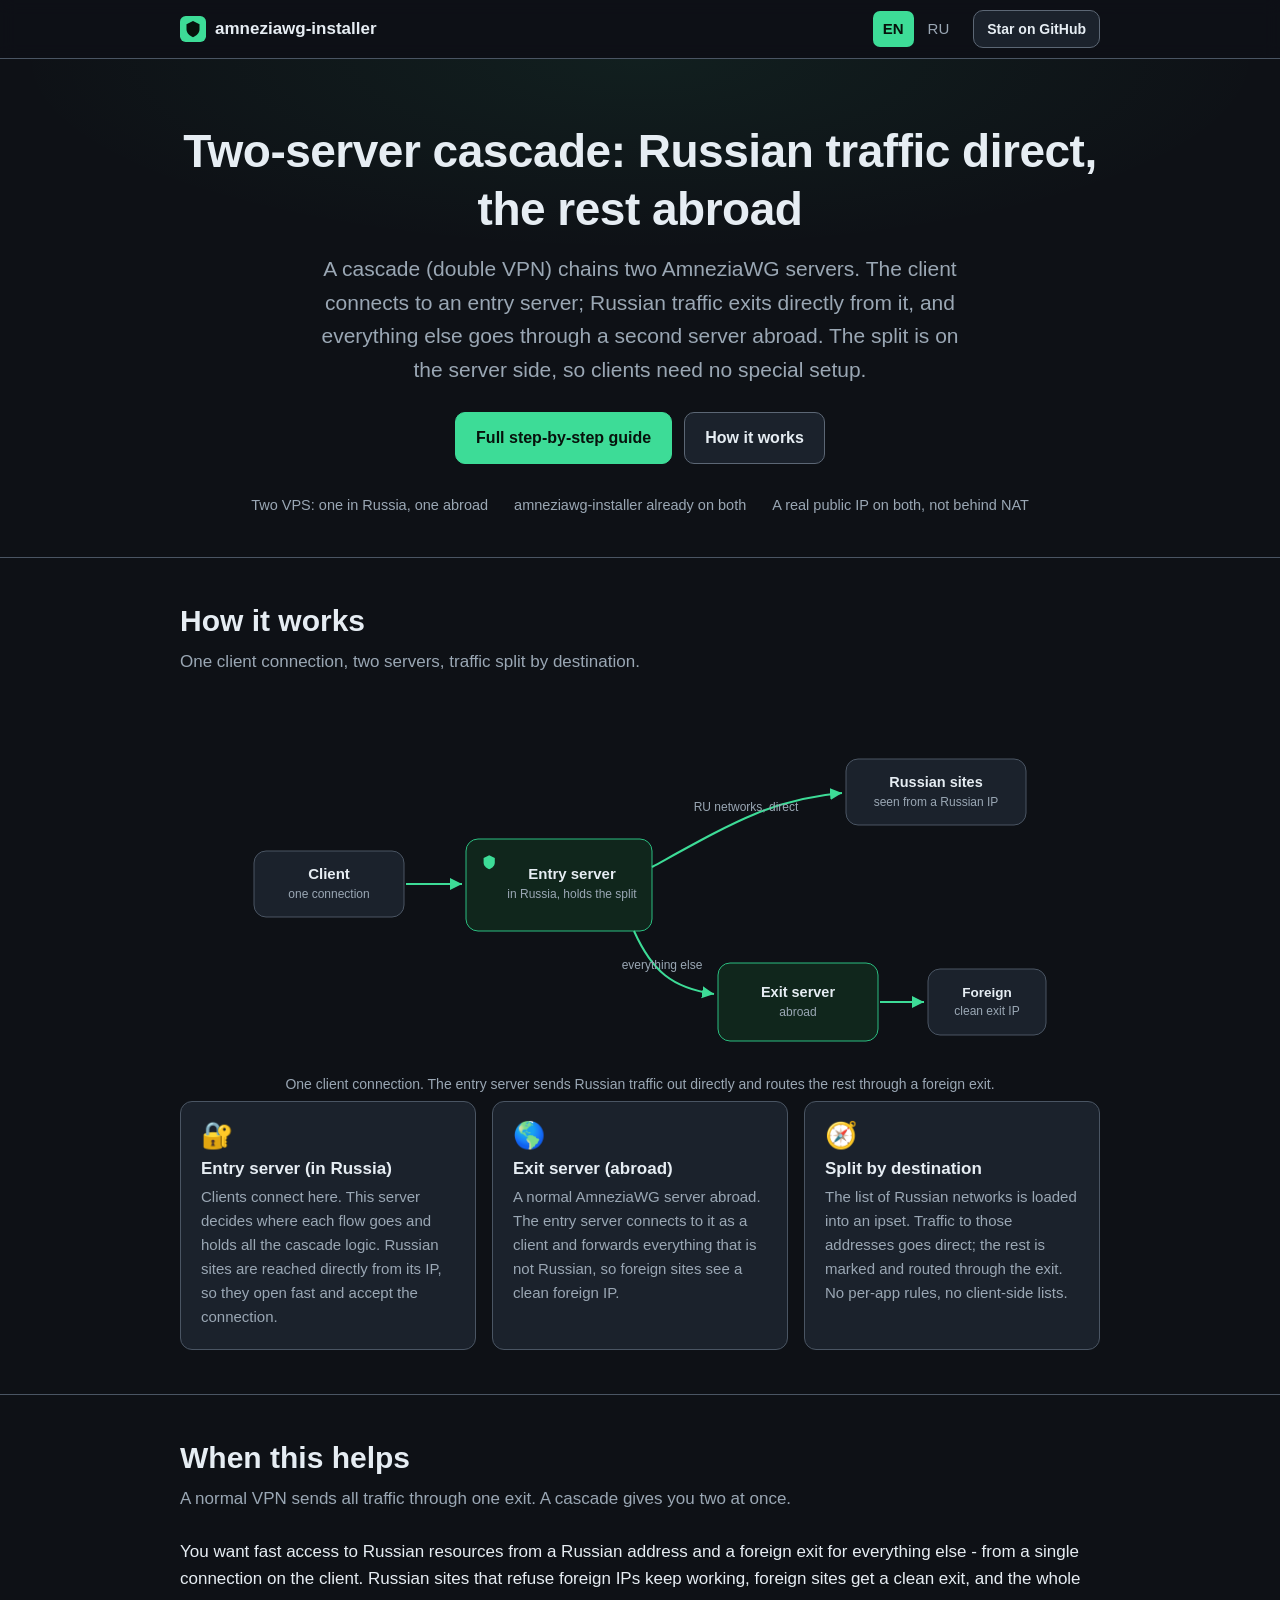
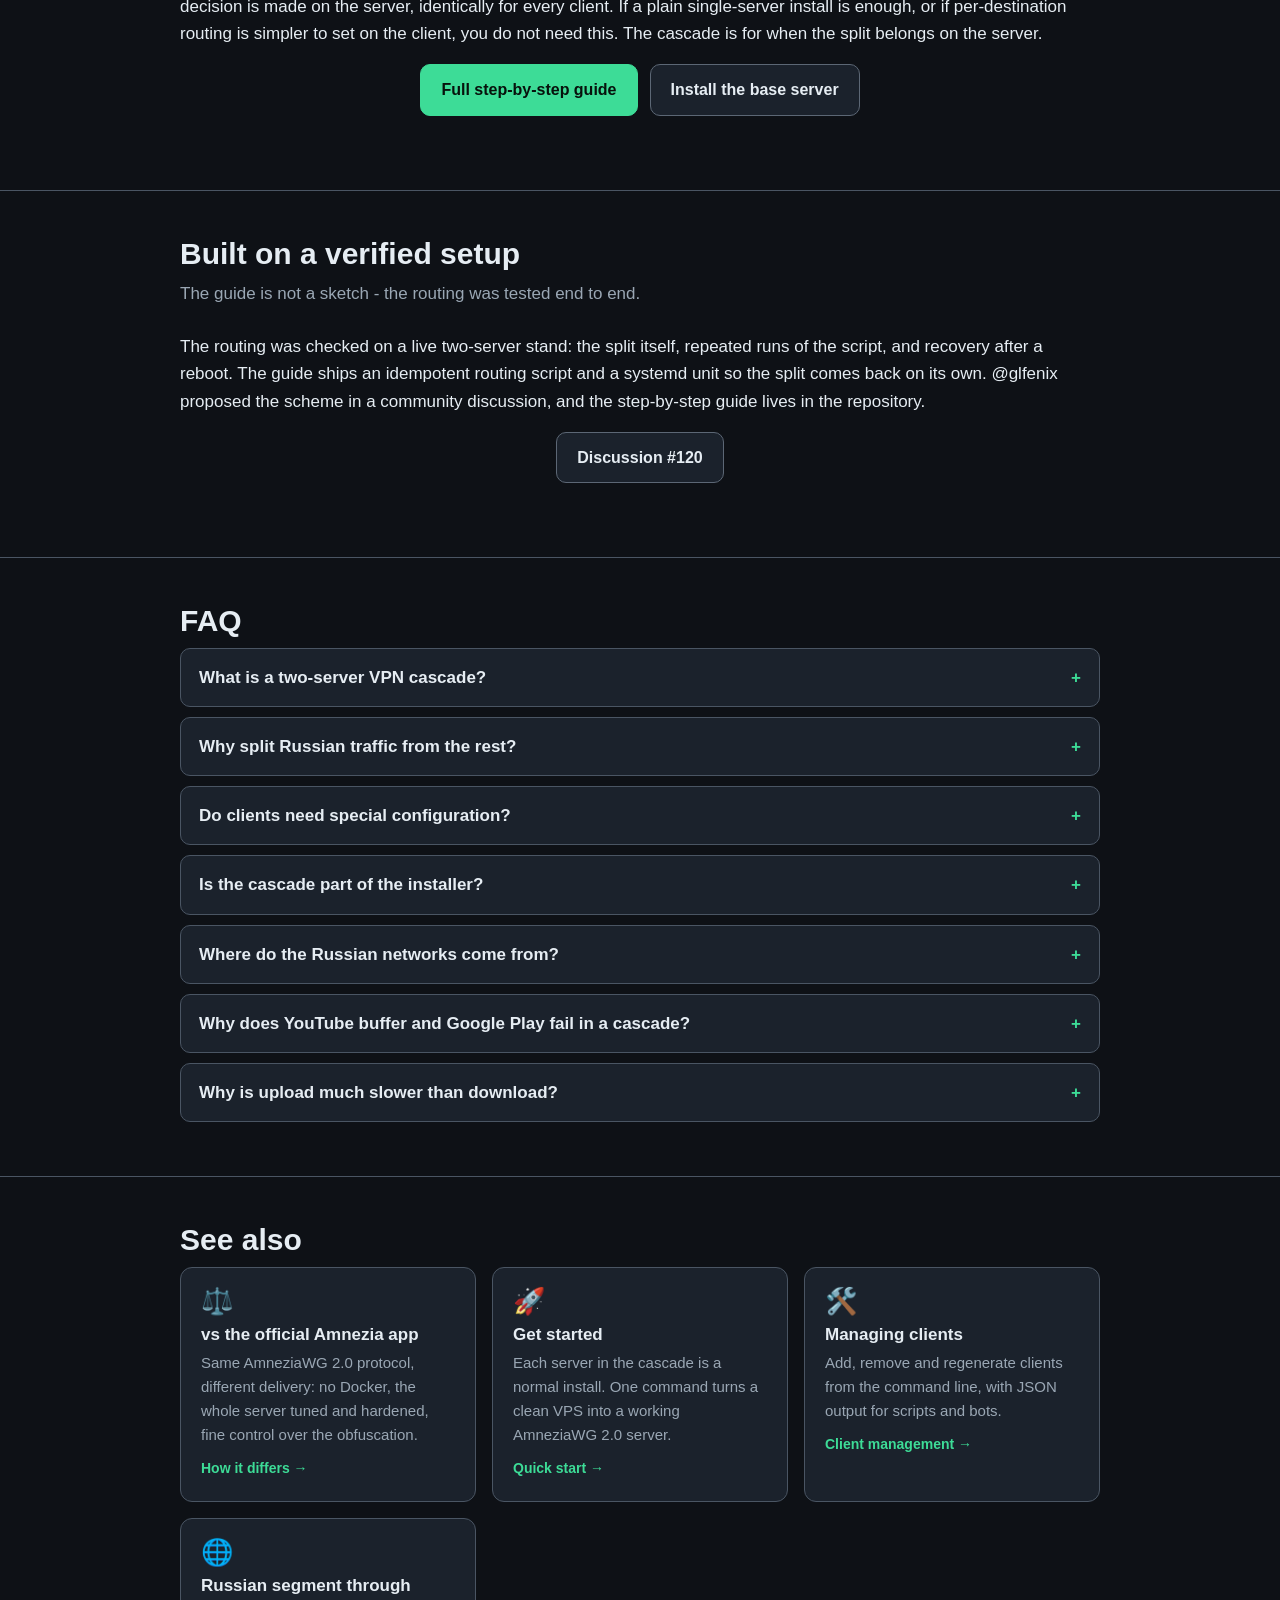
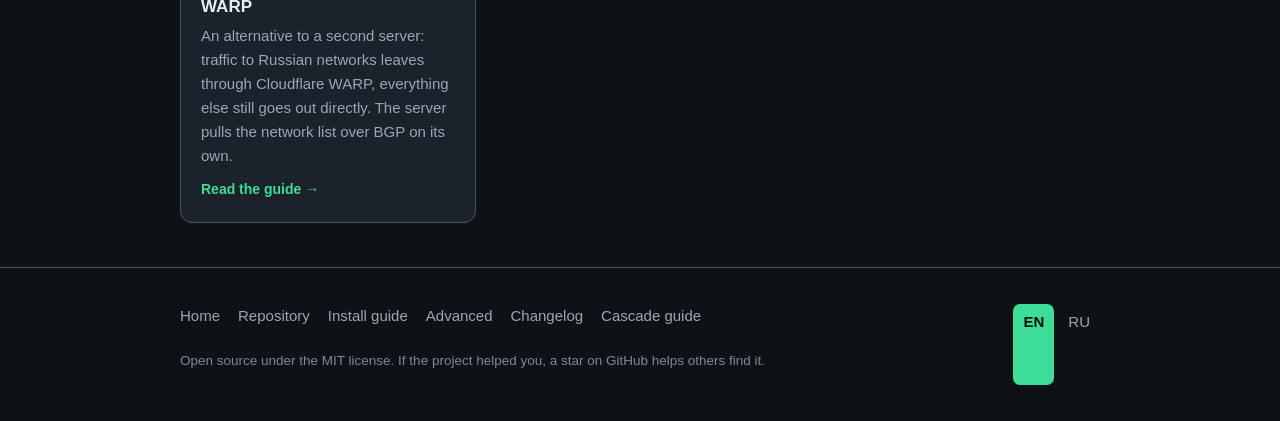
==== commit 36ef6a83: "site: client management pages in Russian and English Adds /manage/ and /ru/manage/: every management" ====
--- a/cascade/index.html
+++ b/cascade/index.html
@@ -63,7 +63,7 @@
   "inLanguage": "en",
   "image": "https://bivlked.github.io/amneziawg-installer/assets/og-cascade.png",
   "datePublished": "2026-06-15",
-  "dateModified": "2026-07-20",
+  "dateModified": "2026-07-26",
   "author": { "@type": "Person", "name": "bivlked" },
   "publisher": { "@type": "Organization", "name": "amneziawg-installer", "logo": { "@type": "ImageObject", "url": "https://bivlked.github.io/amneziawg-installer/assets/apple-touch-icon.png" } },
   "mainEntityOfPage": "https://bivlked.github.io/amneziawg-installer/cascade/",
@@ -211,6 +211,18 @@
         <p>Each server in the cascade is a normal install. One command turns a clean VPS into a working AmneziaWG 2.0 server.</p>
         <a class="go" href="/amneziawg-installer/#quick-start">Quick start &#8594;</a>
       </div>
+      <div class="card">
+        <div class="ico" aria-hidden="true">&#128736;&#65039;</div>
+        <h3>Managing clients</h3>
+        <p>Add, remove and regenerate clients from the command line, with JSON output for scripts and bots.</p>
+        <a class="go" href="/amneziawg-installer/manage/">Client management &#8594;</a>
+      </div>
+      <div class="card">
+        <div class="ico" aria-hidden="true">&#127760;</div>
+        <h3>Russian segment through WARP</h3>
+        <p>An alternative to a second server: traffic to Russian networks leaves through Cloudflare WARP, everything else still goes out directly. The server pulls the network list over BGP on its own.</p>
+        <a class="go" href="https://github.com/bivlked/amneziawg-installer/blob/main/WARP-RU.en.md">Read the guide &#8594;</a>
+      </div>
     </div>
   </div>
 </section>
--- a/assets/style.css
+++ b/assets/style.css
@@ -218,3 +218,19 @@
 .related .grid { margin-top: 4px; }
 .related .card h3 { display: flex; align-items: center; gap: 8px; }
 .related .card .go { color: var(--accent); font-weight: 600; font-size: 14px; margin-top: 10px; display: inline-block; }
+
+/* data tables (manage page). Прокрутка живёт ВНУТРИ обёртки: иначе на 390px
+   таблица растягивает всю страницу по горизонтали. */
+.tablewrap { overflow-x: auto; margin: 0 0 8px; }
+.dtable { width: 100%; border-collapse: collapse; font-size: 15px; min-width: 620px; }
+.dtable th, .dtable td { text-align: left; padding: 11px 14px; border-bottom: 1px solid var(--border); vertical-align: top; }
+.dtable th { background: var(--bg-soft); color: var(--text); font-size: 13px; text-transform: uppercase; letter-spacing: 0.4px; }
+.dtable td { color: var(--text-dim); }
+.dtable tr:last-child td { border-bottom: none; }
+.dtable code { background: var(--code-bg); padding: 2px 7px; border-radius: 5px; font-size: 14px; color: #cdd9e5; white-space: nowrap; }
+.dtable .y { color: var(--accent); font-weight: 600; }
+
+/* code block without a copy button: JSON примеры не запускают, их читают */
+.codeblock { background: var(--code-bg); border: 1px solid var(--border); border-radius: var(--radius); padding: 16px 18px; margin: 0 0 14px; overflow-x: auto; }
+.codeblock pre { margin: 0; font-size: 14px; color: #cdd9e5; white-space: pre; }
+.codeblock .cap { margin: 0 0 10px; color: var(--text-dim); font-size: 13.5px; }
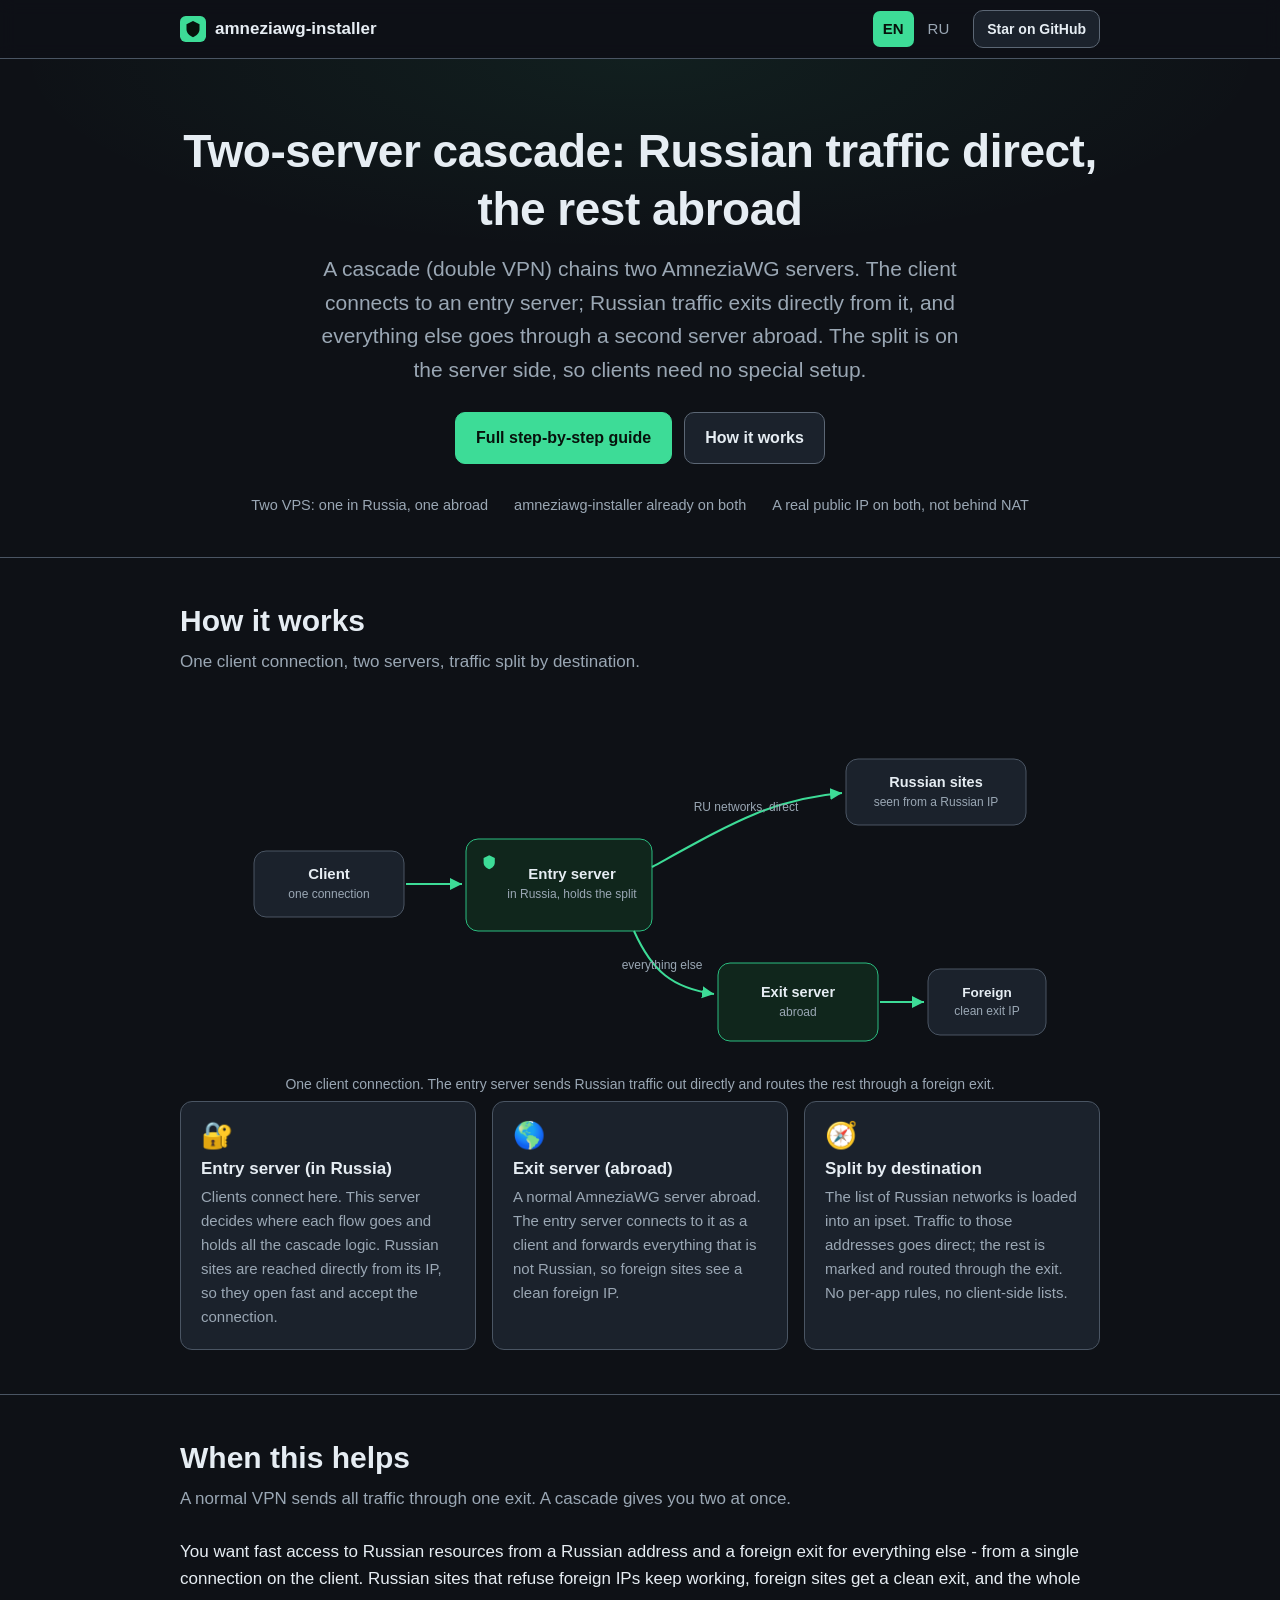
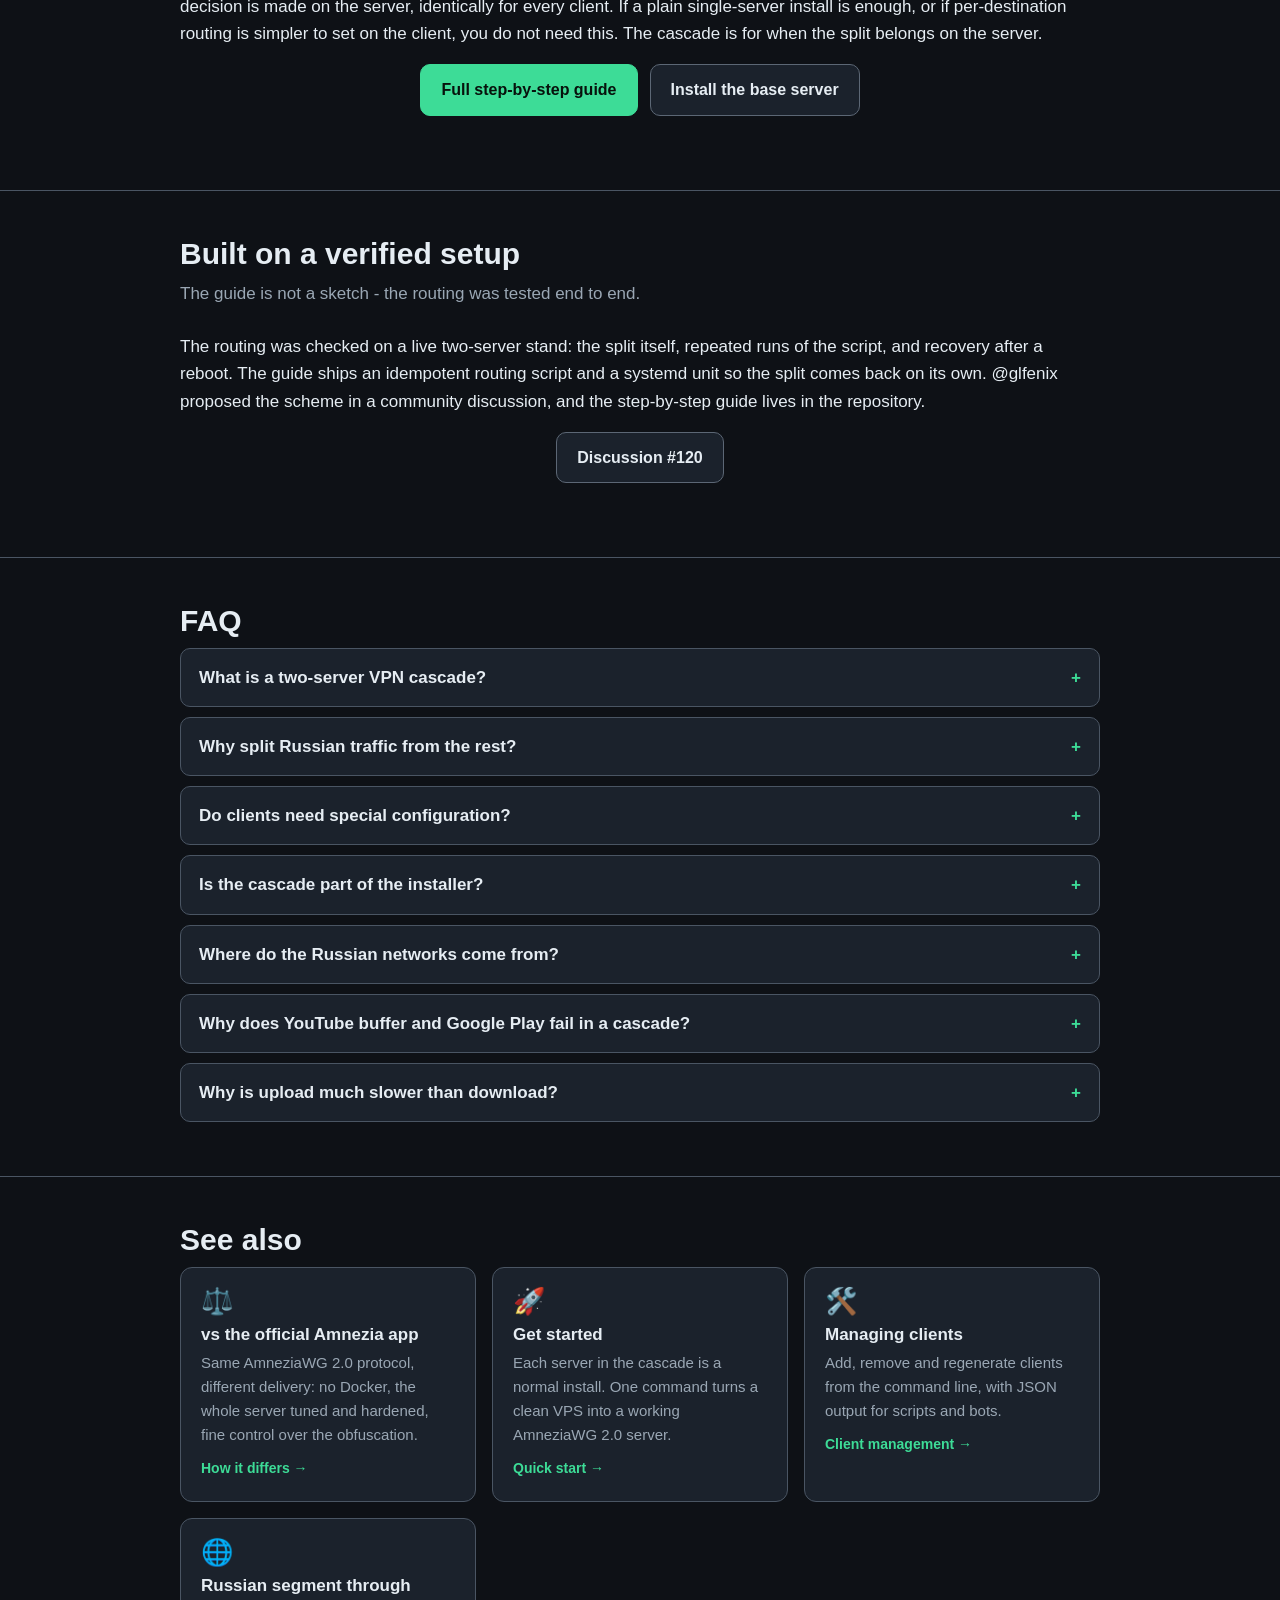
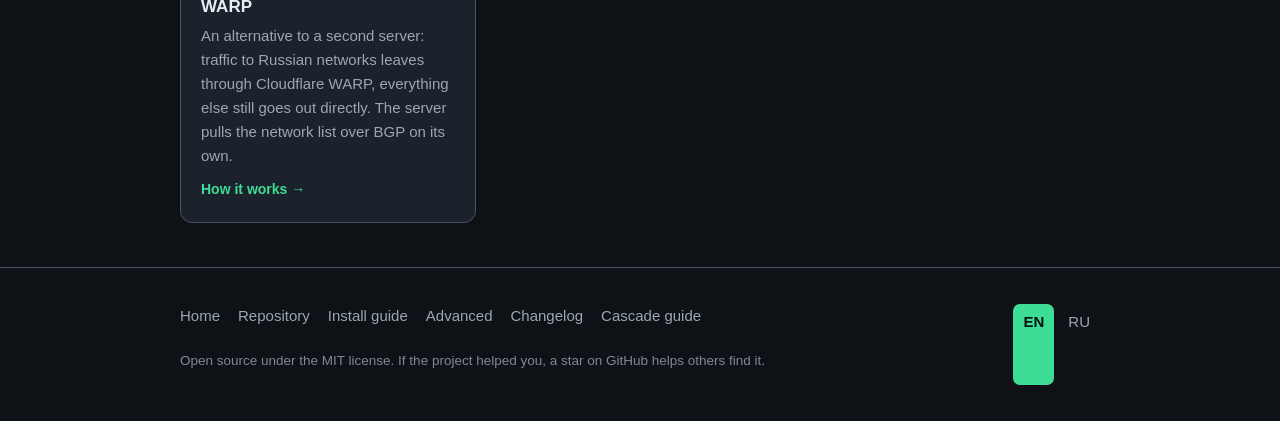
==== commit 9cab5087: "site: page on routing the Russian segment through Cloudflare WARP New pages /warp-ru/ and /ru/warp-r" ====
--- a/cascade/index.html
+++ b/cascade/index.html
@@ -221,7 +221,7 @@
         <div class="ico" aria-hidden="true">&#127760;</div>
         <h3>Russian segment through WARP</h3>
         <p>An alternative to a second server: traffic to Russian networks leaves through Cloudflare WARP, everything else still goes out directly. The server pulls the network list over BGP on its own.</p>
-        <a class="go" href="https://github.com/bivlked/amneziawg-installer/blob/main/WARP-RU.en.md">Read the guide &#8594;</a>
+        <a class="go" href="/amneziawg-installer/warp-ru/">How it works &#8594;</a>
       </div>
     </div>
   </div>
--- a/assets/style.css
+++ b/assets/style.css
@@ -234,3 +234,6 @@
 .codeblock { background: var(--code-bg); border: 1px solid var(--border); border-radius: var(--radius); padding: 16px 18px; margin: 0 0 14px; overflow-x: auto; }
 .codeblock pre { margin: 0; font-size: 14px; color: #cdd9e5; white-space: pre; }
 .codeblock .cap { margin: 0 0 10px; color: var(--text-dim); font-size: 13.5px; }
+
+/* многоабзацная карточка-врезка (используется только на warp-ru) */
+.card p + p { margin-top: 14px; }
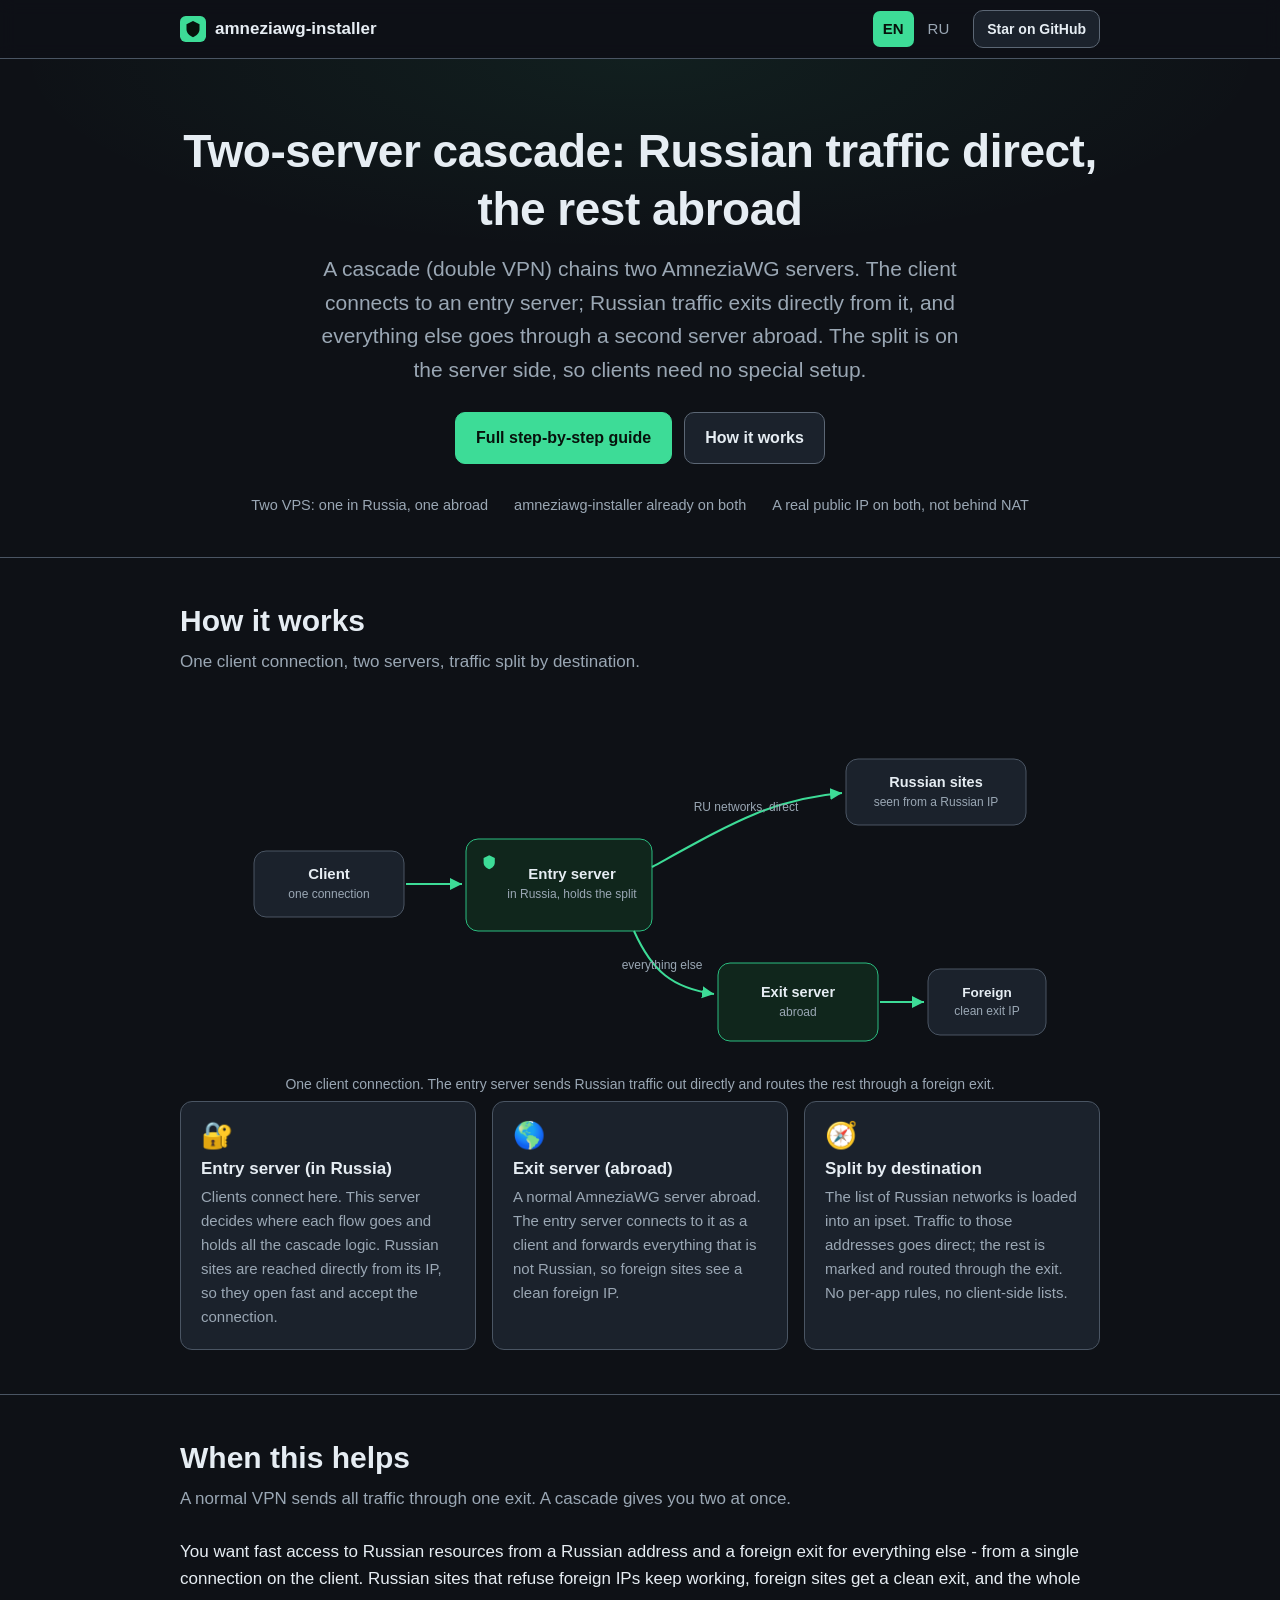
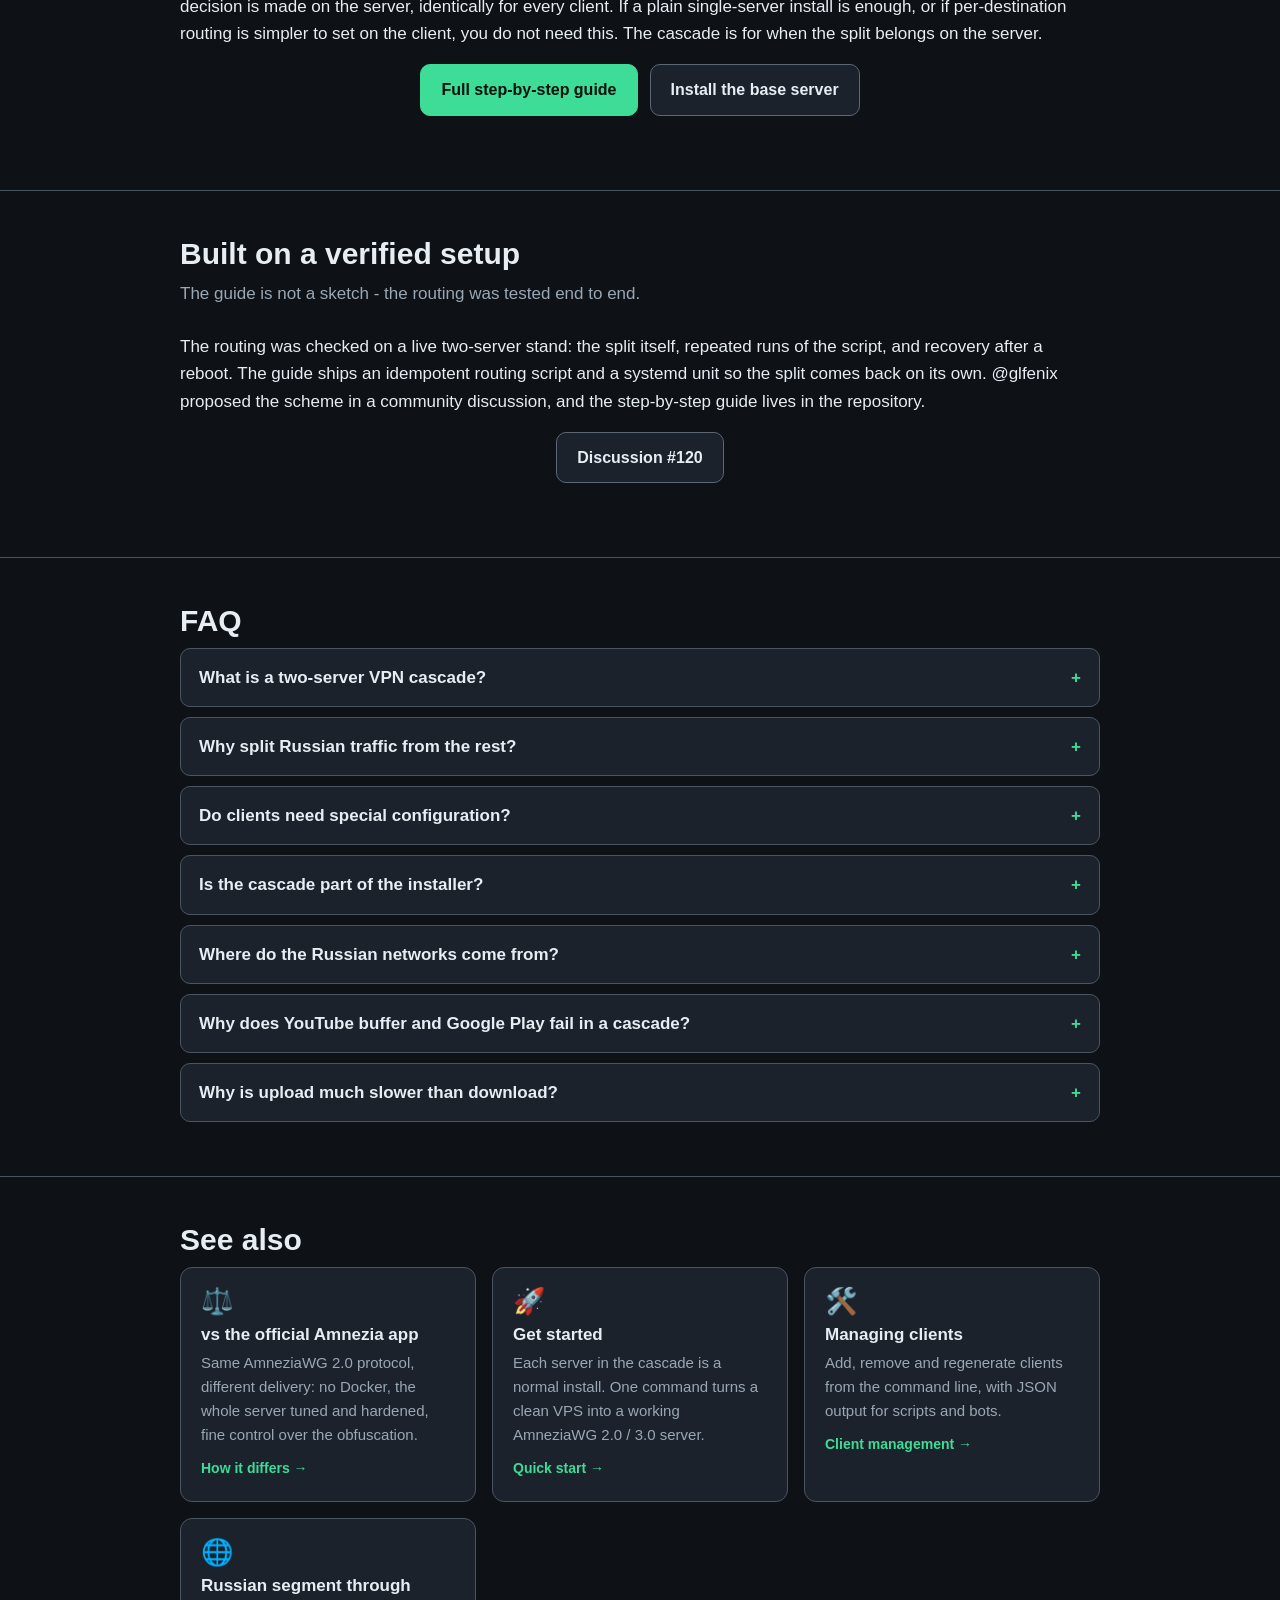
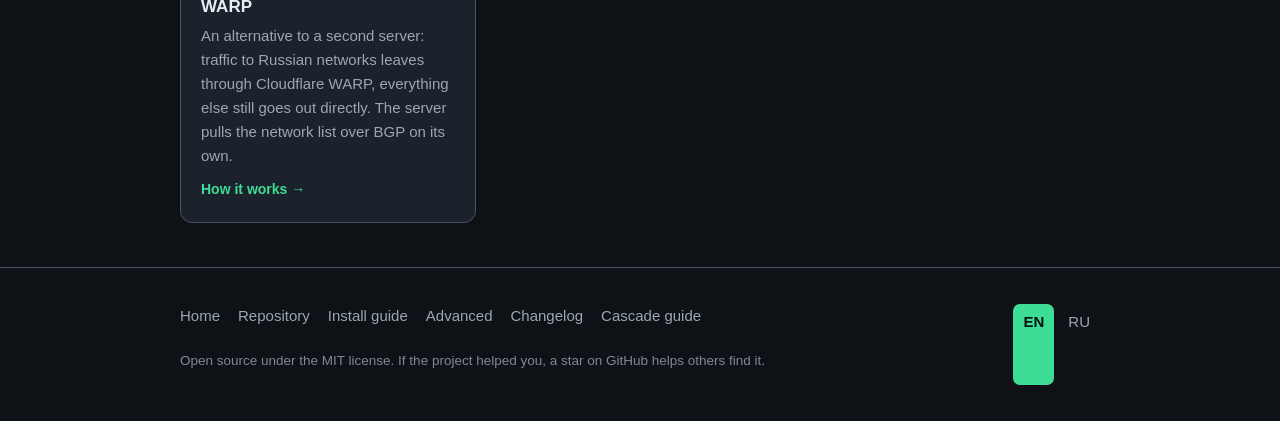
==== commit ce9b3d6d: "site: stop claiming the installer sets up AmneziaWG 2.0 On x86 with kernel 6.7 or newer the module c" ====
--- a/cascade/index.html
+++ b/cascade/index.html
@@ -208,7 +208,7 @@
       <div class="card">
         <div class="ico" aria-hidden="true">&#128640;</div>
         <h3>Get started</h3>
-        <p>Each server in the cascade is a normal install. One command turns a clean VPS into a working AmneziaWG 2.0 server.</p>
+        <p>Each server in the cascade is a normal install. One command turns a clean VPS into a working AmneziaWG 2.0 / 3.0 server.</p>
         <a class="go" href="/amneziawg-installer/#quick-start">Quick start &#8594;</a>
       </div>
       <div class="card">
